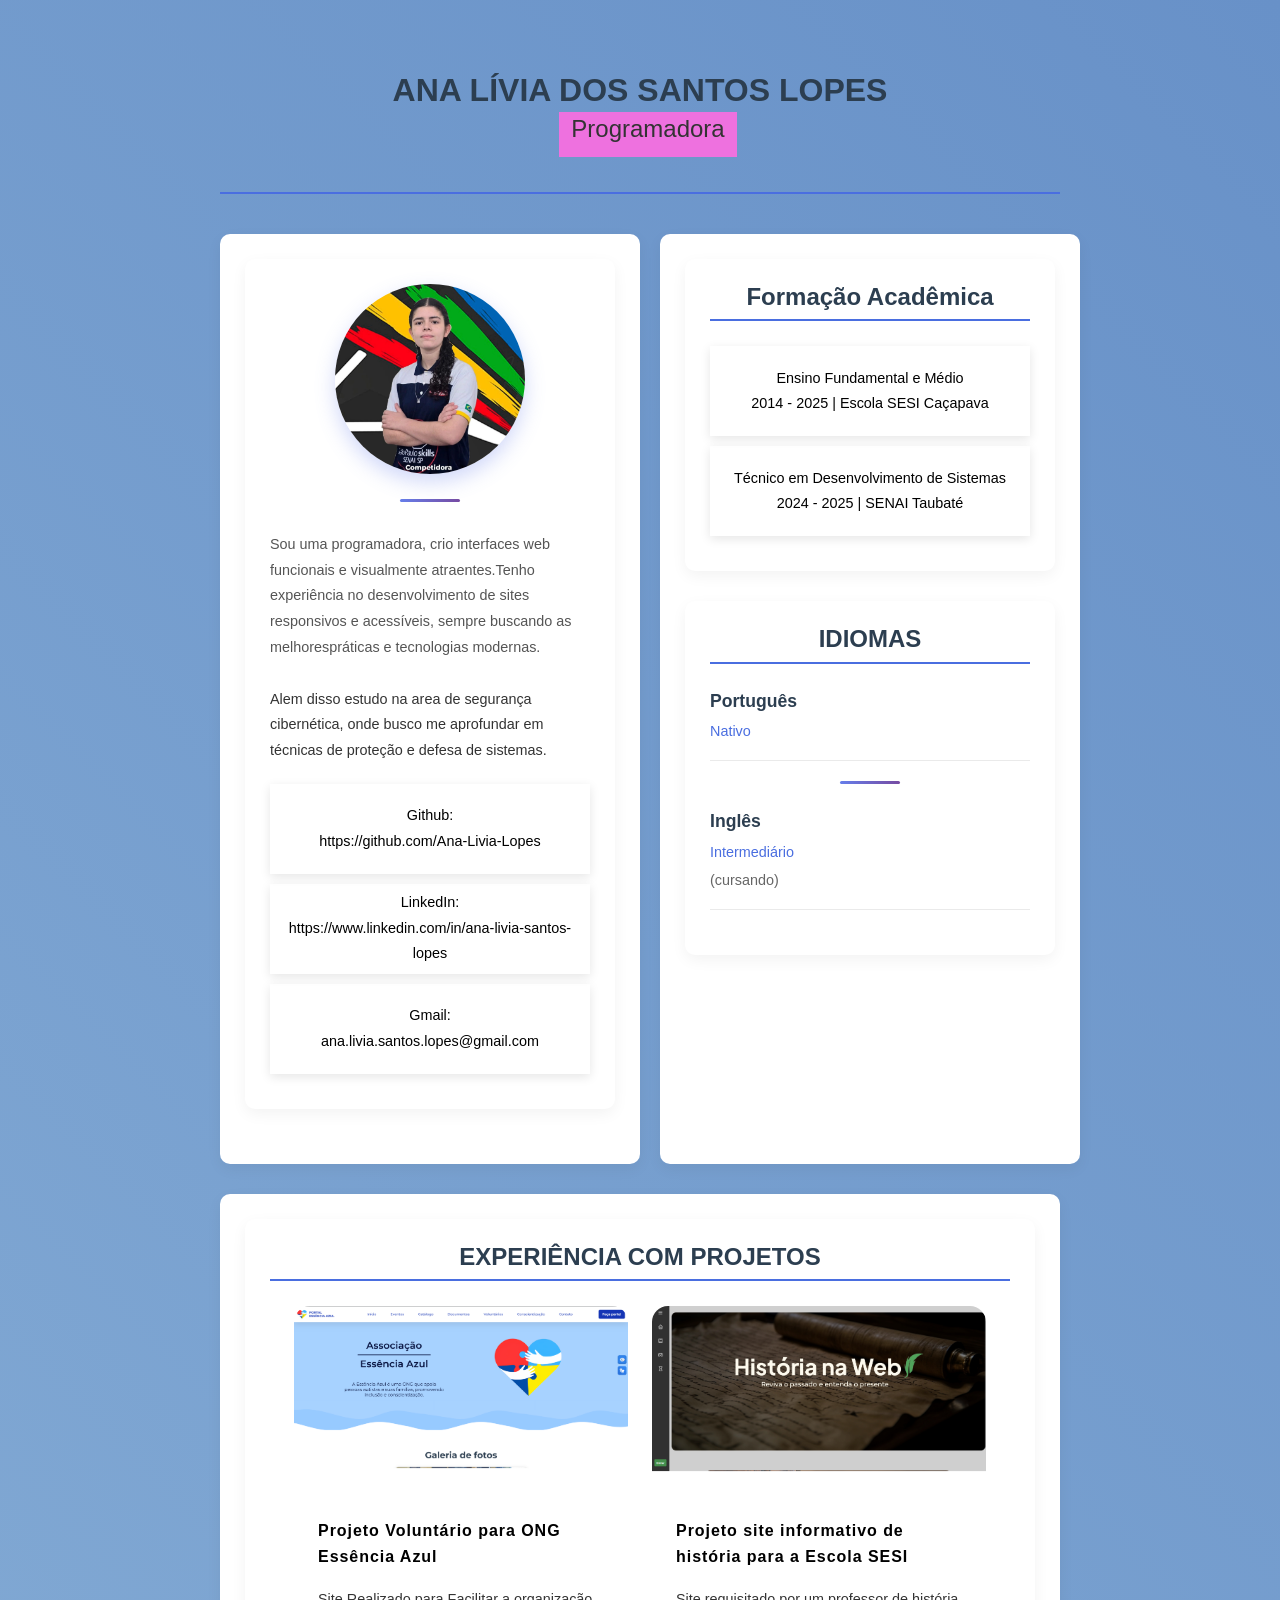
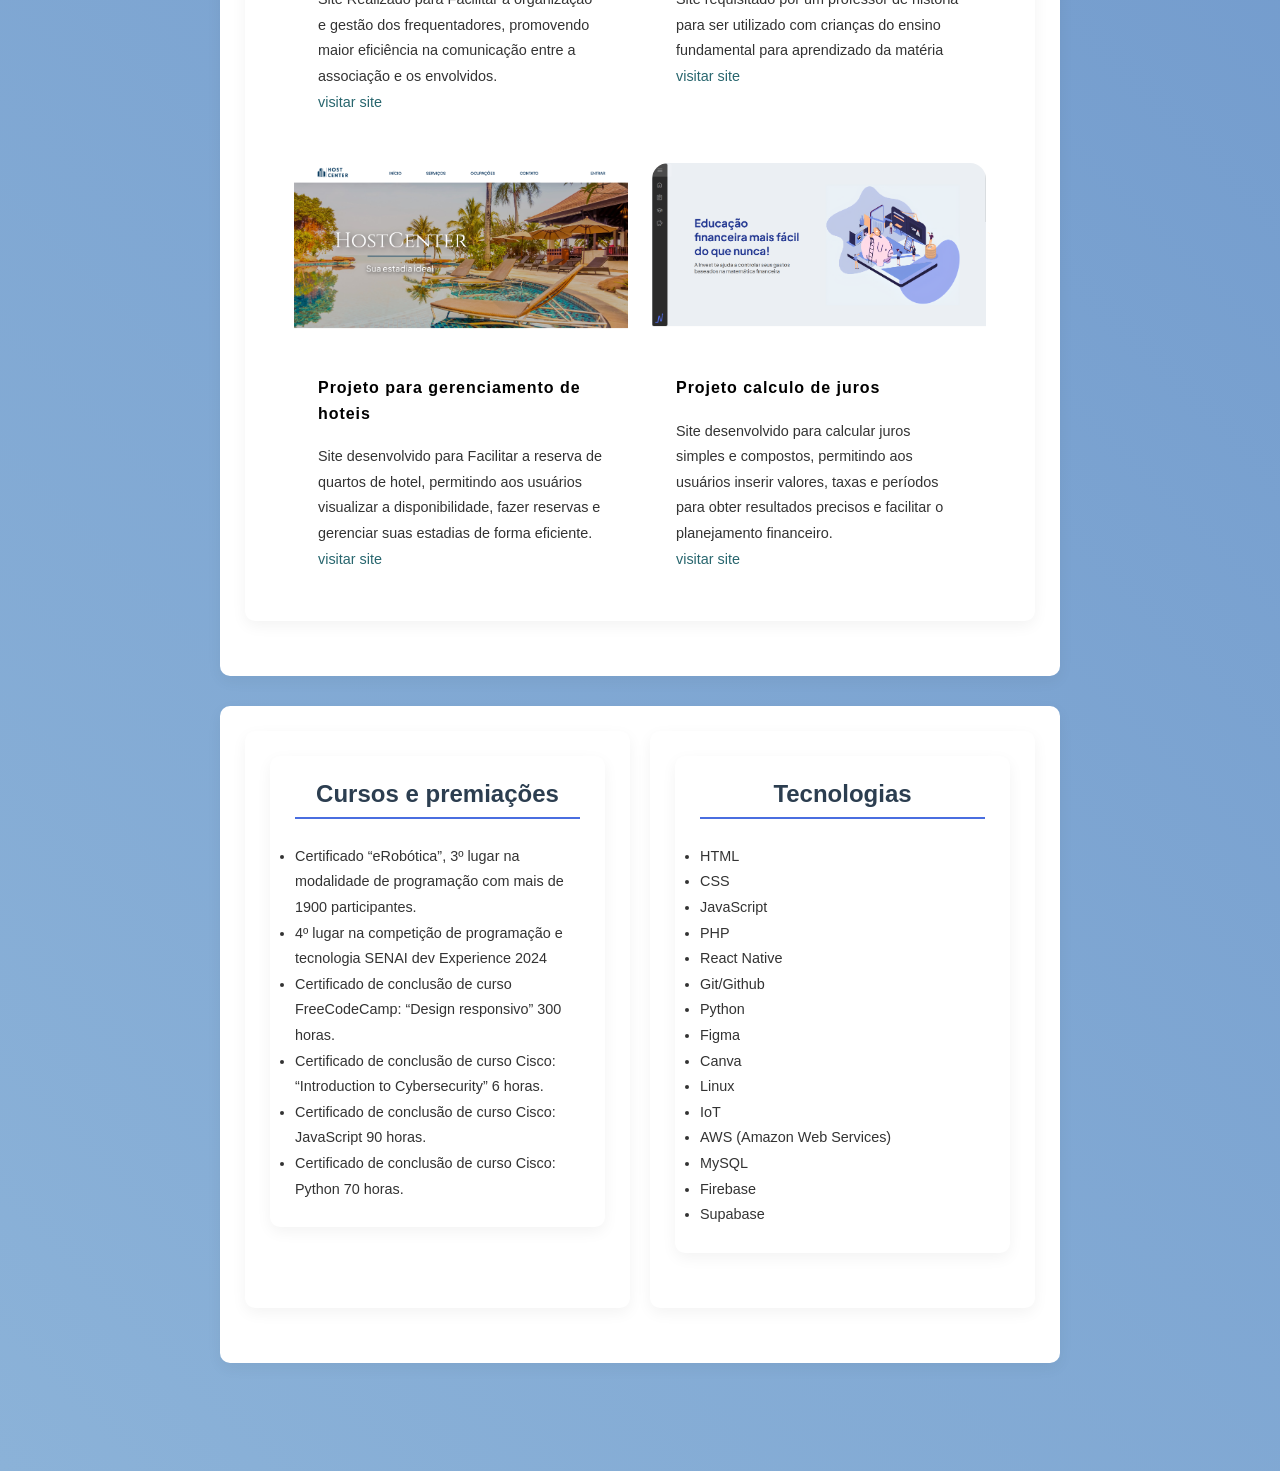
==== index.html @ 82fdad2f "commit1" ====
<!DOCTYPE html>
<html lang="pt-BR">

<head>
    <meta charset="UTF-8">
    <meta name="viewport" content="width=device-width, initial-scale=1.0">
    <title>Currículo - Ana Lívia dos Santos Lopes</title>
    <link rel="stylesheet" href="style.css">
</head>

<body>
    
    <div class="container">

        <div class="cabecalho">
            <h1 class="nome">ANA LÍVIA DOS SANTOS LOPES</h1>
            <div class="animação">
                <section class="animation">
                    <div class="first">
                        <div>Programadora</div>
                    </div>
                    <div class="second">
                        <div>Penetration Tester</div>
                    </div>
                    <div class="third">
                        <div>Analista de SOC</div>
                    </div>
                </section>
            </div>
        </div>



        <div class="info">
            <div class="secao-perfil">
                <div class="secao">
                    <div class="secao">
                        <img class="avatar" src="./img/img.png" alt="">


                        <div class="divisor"></div>

                        <p class="descricao">
                        <p class="sobre-mim">
                            Sou uma programadora, crio interfaces web funcionais e visualmente
                            atraentes.Tenho experiência no desenvolvimento de sites responsivos e acessíveis, sempre
                            buscando as
                            melhorespráticas e tecnologias modernas.
                        </p> <br>

                        <p>
                            Alem disso estudo na area de segurança cibernética, onde busco
                            me aprofundar em técnicas de proteção e defesa de sistemas.
                        </p>
                        </p>

                        <div class="contato">
                            <a href="https://github.com/Ana-Livia-Lopes" target="_blank" class="icone">Github: <br>
                                https://github.com/Ana-Livia-Lopes</a>
                            <a href="https://www.linkedin.com/in/ana-livia-santos-lopes" target="_blank"
                                class="icone">LinkedIn: <br> https://www.linkedin.com/in/ana-livia-santos-lopes</a>
                            <a href="mailto:ana.livia.santos.lopes@gmail.com" target="_blank" class="icone">Gmail:
                                <br>ana.livia.santos.lopes@gmail.com</a>
                        </div>
                    </div>
                </div>
            </div>
            <div class="secao">

                <div class="secao">
                    <h2 class="titulo-secao">Formação Acadêmica</h2>
                    <p class="sobre-mim">
                    <div class="contato">
                        <div class="icone" style="cursor: default;">Ensino Fundamental e Médio <br> 2014 - 2025 | Escola
                            SESI Caçapava</div>
                        <div class="icone" style="cursor: default;">Técnico em Desenvolvimento de Sistemas <br> 2024 -
                            2025 | SENAI Taubaté</div>
                    </div>
                </div>
                <div class="secao-idiomas">
                    <h2 class="titulo-secao">IDIOMAS</h2>

                    <ul class="lista-idiomas">
                        <li class="item-idioma">
                            <div class="idioma">Português</div>
                            <div class="nivel">Nativo</div>
                        </li>

                        <div class="divisor"></div>

                        <li class="item-idioma">
                            <div class="idioma">Inglês</div>
                            <div class="nivel">Intermediário</div>
                            <div class="observacao">(cursando)</div>
                        </li>
                    </ul>
                </div>
            </div>
        </div>
       
        <div class="secao">
            <div class="secao">
                <h2 class="titulo-secao">EXPERIÊNCIA COM PROJETOS</h2>
                <section class="articles">
                    <article>
                        <div class="article-wrapper">
                            <figure>
                                <img src="./img/projeto1.png" alt="" />
                            </figure>
                            <div class="article-body">
                                <h2>Projeto Voluntário para ONG Essência Azul</h2>
                                <p>
                                    Site Realizado para Facilitar a organização e gestão dos frequentadores, promovendo maior eficiência na comunicação entre a associação e os envolvidos.
                                </p>
                                <a href="https://essenciaazul.onrender.com/" class="read-more">
                                    visitar site <span class="sr-only">about this is some title</span>
                                    <svg xmlns="http://www.w3.org/2000/svg" class="icon" viewBox="0 0 20 20"
                                        fill="currentColor">
                                        <path fill-rule="evenodd"
                                            d="M12.293 5.293a1 1 0 011.414 0l4 4a1 1 0 010 1.414l-4 4a1 1 0 01-1.414-1.414L14.586 11H3a1 1 0 110-2h11.586l-2.293-2.293a1 1 0 010-1.414z"
                                            clip-rule="evenodd" />
                                    </svg>
                                </a>
                            </div>
                        </div>
                    </article>
                    <article>

                        <div class="article-wrapper">
                            <figure>
                                <img src="./img/projeto2.png" alt="" />
                            </figure>
                            <div class="article-body">
                                <h2>Projeto site informativo de história para a Escola SESI</h2>
                                <p>
                                    Site requisitado por um professor de história para ser utilizado com crianças do ensino fundamental para aprendizado da matéria
                                </p>
                                <a href="https://github.com/Ana-Livia-Lopes/WebHistory" class="read-more">
                                    visitar site <span class="sr-only">about this is some title</span>
                                    <svg xmlns="http://www.w3.org/2000/svg" class="icon" viewBox="0 0 20 20"
                                        fill="currentColor">
                                        <path fill-rule="evenodd"
                                            d="M12.293 5.293a1 1 0 011.414 0l4 4a1 1 0 010 1.414l-4 4a1 1 0 01-1.414-1.414L14.586 11H3a1 1 0 110-2h11.586l-2.293-2.293a1 1 0 010-1.414z"
                                            clip-rule="evenodd" />
                                    </svg>
                                </a>
                            </div>
                        </div>
                    </article>
                    <article>
                        <div class="article-wrapper">
                            <figure>
                                <img src="./img/projeto3.png" alt="" />
                            </figure>
                            <div class="article-body">
                                <h2>Projeto para gerenciamento de hoteis</h2>
                                <p>
                                    Site desenvolvido para Facilitar a reserva de quartos de hotel, permitindo aos usuários
                                    visualizar a disponibilidade, fazer reservas e gerenciar suas estadias de forma eficiente.
                                </p>
                                <a href="https://essenciaazul.onrender.com/" class="read-more">
                                    visitar site <span class="sr-only">about this is some title</span>
                                    <svg xmlns="http://www.w3.org/2000/svg" class="icon" viewBox="0 0 20 20"
                                        fill="currentColor">
                                        <path fill-rule="evenodd"
                                            d="M12.293 5.293a1 1 0 011.414 0l4 4a1 1 0 010 1.414l-4 4a1 1 0 01-1.414-1.414L14.586 11H3a1 1 0 110-2h11.586l-2.293-2.293a1 1 0 010-1.414z"
                                            clip-rule="evenodd" />
                                    </svg>
                                </a>
                            </div>
                        </div>
                    </article>
                    <article>

                        <div class="article-wrapper">
                            <figure>
                                <img src="./img/projeto4.png" alt="" />
                            </figure>
                            <div class="article-body">
                                <h2>Projeto calculo de juros</h2>
                                <p>
                                    Site desenvolvido para calcular juros simples e compostos, permitindo aos usuários inserir valores, taxas e períodos para obter resultados precisos e facilitar o planejamento financeiro.
                                </p>
                                <a href="https://github.com/Ana-Livia-Lopes/WebHistory" class="read-more">
                                    visitar site <span class="sr-only">about this is some title</span>
                                    <svg xmlns="http://www.w3.org/2000/svg" class="icon" viewBox="0 0 20 20"
                                        fill="currentColor">
                                        <path fill-rule="evenodd"
                                            d="M12.293 5.293a1 1 0 011.414 0l4 4a1 1 0 010 1.414l-4 4a1 1 0 01-1.414-1.414L14.586 11H3a1 1 0 110-2h11.586l-2.293-2.293a1 1 0 010-1.414z"
                                            clip-rule="evenodd" />
                                    </svg>
                                </a>
                            </div>
                        </div>
                    </article>
                </section>
            </div>
        </div>
        <div class="secao">

            <div class="info">
                <div class="secao">
                    <div class="secao">
                        <h2 class="titulo-secao">Cursos e premiações</h2>
                        <p class="sobre-mim">
                        <ul>
                            <li>Certificado “eRobótica”, 3º lugar na modalidade de programação com mais de 1900
                                participantes.</li>
                            <li>4º lugar na competição de programação e tecnologia SENAI dev Experience 2024</li>
                            <li>Certificado de conclusão de curso FreeCodeCamp: “Design responsivo” 300 horas.</li>
                            <li>Certificado de conclusão de curso Cisco: “Introduction to Cybersecurity” 6 horas.</li>
                            <li>Certificado de conclusão de curso Cisco: JavaScript 90 horas.</li>
                            <li>Certificado de conclusão de curso Cisco: Python 70 horas.</li>
                        </ul>
                        </p>
                    </div>
                </div>


                <div class="secao">
                    <div class="secao">
                        <h2 class="titulo-secao">Tecnologias</h2>
                        <p class="sobre-mim">
                        <ul>
                            <li>HTML</li>
                            <li>CSS</li>
                            <li>JavaScript</li>
                            <li>PHP</li>
                            <li>React Native</li>
                            <li>Git/Github</li>
                            <li>Python</li>
                            <li>Figma</li>
                            <li>Canva</li>
                            <li>Linux</li>
                            <li>IoT</li>
                            <li>AWS (Amazon Web Services)</li>
                            <li>MySQL</li>
                            <li>Firebase</li>
                            <li>Supabase</li>
                        </ul>
                        </p>
                    </div>
                </div>

            </div>

</body>

</html>
---- style.css ----
* {
    margin: 0;
    padding: 0;
    box-sizing: border-box;
    font-family: 'Segoe UI', Tahoma, Geneva, Verdana, sans-serif;
}

body {
    background-color: #f5f7fa;
    color: #333;
    line-height: 1.6;
}

.container {
    max-width: 900px;
    margin: 0 auto;
    padding: 30px;

}

.info {
    display: grid;
    grid-template-columns: 2fr 2fr;
    gap: 20px;
}

.cabecalho {
    text-align: center;
    margin-bottom: 40px;
    padding-bottom: 30px;
    border-bottom: 2px solid #4a6ee0;
}

.nome {
    font-size: 2.5rem;
    color: #2c3e50;
    margin-bottom: 5px;
}

.profissao {
    font-size: 1.5rem;
    color: #4a6ee0;
    font-weight: 500;
}

.secao {
    background-color: white;
    border-radius: 10px;
    padding: 25px;
    margin-bottom: 30px;
    box-shadow: 0 5px 15px rgba(0, 0, 0, 0.05);
}

.titulo-secao {
    color: #2c3e50;
    font-size: 1.5rem;
    margin-bottom: 20px;
    padding-bottom: 10px;
    border-bottom: 1px solid #eaeaea;
}

.projeto {
    margin-bottom: 25px;
}

.titulo-projeto {
    font-size: 1.2rem;
    color: #2c3e50;
    margin-bottom: 5px;
}

#visitar {
    background-color: #4a6ee0;
    color: white;
    border: none;
    padding: 8px 12px;
    border-radius: 5px;
    cursor: pointer;
    font-size: 1rem;
    transition: background-color 0.3s ease;
    margin-top: 10px;
}

.ano-empresa {
    display: flex;
    justify-content: space-between;
    margin-bottom: 10px;
    color: #4a6ee0;
    font-weight: 500;
}

.descricao-projeto {
    color: #555;
}

.sobre-mim {
    color: #555;
    line-height: 1.8;
}

.secao-idiomas {
    background-color: white;
    border-radius: 10px;
    padding: 25px;
    max-width: 600px;
    margin: 0 auto;
    box-shadow: 0 5px 15px rgba(0, 0, 0, 0.05);
}

.titulo-secao {
    color: #2c3e50;
    font-size: 1.5rem;
    margin-bottom: 25px;
    text-align: center;
    padding-bottom: 10px;
    border-bottom: 2px solid #4a6ee0;
}

.lista-idiomas {
    list-style: none;
}

.item-idioma {
    margin-bottom: 20px;
    padding-bottom: 15px;
    border-bottom: 1px solid #eaeaea;
}

.idioma {
    font-weight: bold;
    color: #2c3e50;
    font-size: 1.1rem;
    margin-bottom: 5px;
}

.nivel {
    color: #4a6ee0;
    font-weight: 500;
}

.observacao {
    color: #666;
    font-size: 0.9rem;
    margin-top: 3px;
}

.divisor {
    height: 1px;
    background-color: #eaeaea;
    margin: 15px 0;
}

.card:hover {
    transform: translateY(-5px);
}

.avatar {
    width: 190px;
    height: 190px;
    border-radius: 50%;
    margin: 0 auto 25px;
    display: flex;
    align-items: center;
    justify-content: center;
    color: white;
    font-size: 2.5rem;
    font-weight: bold;
    box-shadow: 0 8px 20px rgba(102, 126, 234, 0.3);
}

.nome {
    font-size: 2rem;
    color: #2c3e50;
    margin-bottom: 8px;
    font-weight: 600;
}

.cargo {
    font-size: 1.3rem;
    color: #667eea;
    font-weight: 500;
    margin-bottom: 25px;
    letter-spacing: 1px;
}

.divisor {
    width: 60px;
    height: 3px;
    background: linear-gradient(to right, #667eea, #764ba2);
    margin: 0 auto 25px;
    border-radius: 2px;
}

.descricao {
    color: #666;
    line-height: 1.6;
    margin-bottom: 30px;
}

.contato {
    display: block;
    text-align: center;
    margin-top: 20px;
}

.icone {
    width: 320px;
    height: 90px;
    padding: 8px;
    display: flex;
    align-items: center;
    justify-content: center;
    color: #667eea;
    text-decoration: none;
    transition: all 0.3s ease;
    box-shadow: 0 3px 10px rgba(0, 0, 0, 0.1);
    margin-bottom: 10px;
    color: black;
}

.icone:hover {
    background: #667eea;
    color: white;
    transform: translateY(-3px);
}

@media (max-width: 480px) {
    .card {
        padding: 30px 25px;
    }

    .nome {
        font-size: 1.8rem;
    }

    .cargo {
        font-size: 1.1rem;
    }

    .info {
        display: grid;
        grid-template-columns: 1fr;
        gap: 20px;
    }
}

@media (max-width: 768px) {
    .container {
        padding: 15px;
    }

    .nome {
        font-size: 2rem;
    }

    .profissao {
        font-size: 1.2rem;
    }

    .secao {
        padding: 15px;
    }
}

.anaLivia p {
    text-shadow: 0 0 7px rgba(255, 255, 255, .3), 0 0 3px rgba(255, 255, 255, .3);
}

.anaLivia {
    color: #000000;
    font-size: 2.26rem;
    height: 20vh;
    display: flex;
    font-family: "Space Grotesk", sans-serif;
    align-items: center;
    justify-content: center;
}

.animation {
    height: 50px;
    overflow: hidden;
    margin-left: 1rem;
}

.animation>div>div {
    padding: 0.25rem 0.75rem;
    height: 2.81rem;
    margin-bottom: 2.81rem;
    display: inline-block;
}

.animation div:first-child {
    animation: text-animation 6s infinite;
}

.first div {
    background-color: #ee71df;
    font-size: 1.5rem;
    font-weight: 500;
}

.second div {
    background-color: #CD921E;
    font-size: 1.5rem;
    font-weight: 500;
}

.third div {
    background-color: #cc448b;
    font-size: 1.5rem;
    font-weight: 500;
}

@keyframes text-animation {
    0% {
        margin-top: 0;
    }

    10% {
        margin-top: 0;
    }

    20% {
        margin-top: -3.62rem;
    }

    30% {
        margin-top: -3.62rem;
    }

    40% {
        margin-top: -8.64rem;
    }

    60% {
        margin-top: -8.64rem;
    }

    70% {
        margin-top: -3.62rem;
    }

    80% {
        margin-top: -3.62rem;
    }

    90% {
        margin-top: 0;
    }

    100% {
        margin-top: 0;
    }
}





article {
  --img-scale: 1.001;
  --title-color: black;
  --link-icon-translate: -20px;
  --link-icon-opacity: 0;
  position: relative;
  border-radius: 16px;
  box-shadow: none;
  background: #fff;
  transform-origin: center;
  transition: all 0.4s ease-in-out;
  overflow: hidden;
}

article a::after {
  position: absolute;
  inset-block: 0;
  inset-inline: 0;
  cursor: pointer;
  content: "";
}

/* basic article elements styling */
article h2 {
  margin: 0 0 18px 0;

  font-size: 1.0rem;
  letter-spacing: 0.06em;
  color: var(--title-color);
  transition: color 0.3s ease-out;
}

figure {
  margin: 0;
  padding: 0;
  aspect-ratio: 16 / 9;
  overflow: hidden;
}

article img {
  max-width: 100%;
  transform-origin: center;
  transform: scale(var(--img-scale));
  transition: transform 0.4s ease-in-out;
}

.article-body {
  padding: 24px;
}

article a {
  display: inline-flex;
  align-items: center;
  text-decoration: none;
  color: #28666e;
}

article a:focus {
  outline: 1px dotted #28666e;
}

article a .icon {
  min-width: 24px;
  width: 24px;
  height: 24px;
  margin-left: 5px;
  transform: translateX(var(--link-icon-translate));
  opacity: var(--link-icon-opacity);
  transition: all 0.3s;
}

article:has(:hover, :focus) {
  --img-scale: 1.1;
  --title-color: #28666e;
  --link-icon-translate: 0;
  --link-icon-opacity: 1;
  box-shadow: rgba(0, 0, 0, 0.16) 0px 10px 36px 0px, rgba(0, 0, 0, 0.06) 0px 0px 0px 1px;
}


*,
*::before,
*::after {
  box-sizing: border-box;
}

body {
  margin: 0;
  padding: 48px 0;

  font-size: 0.9rem;
  line-height: 1.6rem;
  background-image: linear-gradient(45deg, #8bb2d8, #6891c8);
  min-height: 100vh;
}

.articles {
  display: grid;
  max-width: 1200px;
  margin-inline: auto;
  padding-inline: 24px;
  grid-template-columns: repeat(auto-fill, minmax(320px, 1fr));
  gap: 24px;
}

@media screen and (max-width: 960px) {
  article {
    container: card/inline-size;
  }
  .article-body p {
    display: none;
  }
}

@container card (min-width: 380px) {
  .article-wrapper {
    display: grid;
    grid-template-columns: 100px 1fr;
    gap: 16px;
  }
  .article-body {
    padding-left: 0;
  }
  figure {
    width: 100%;
    height: 100%;
    overflow: hidden;
  }
  figure img {
    height: 100%;
    aspect-ratio: 1;
    object-fit: cover;
  }
}

.sr-only:not(:focus):not(:active) {
  clip: rect(0 0 0 0); 
  clip-path: inset(50%);
  height: 1px;
  overflow: hidden;
  position: absolute;
  white-space: nowrap; 
  width: 1px;
}
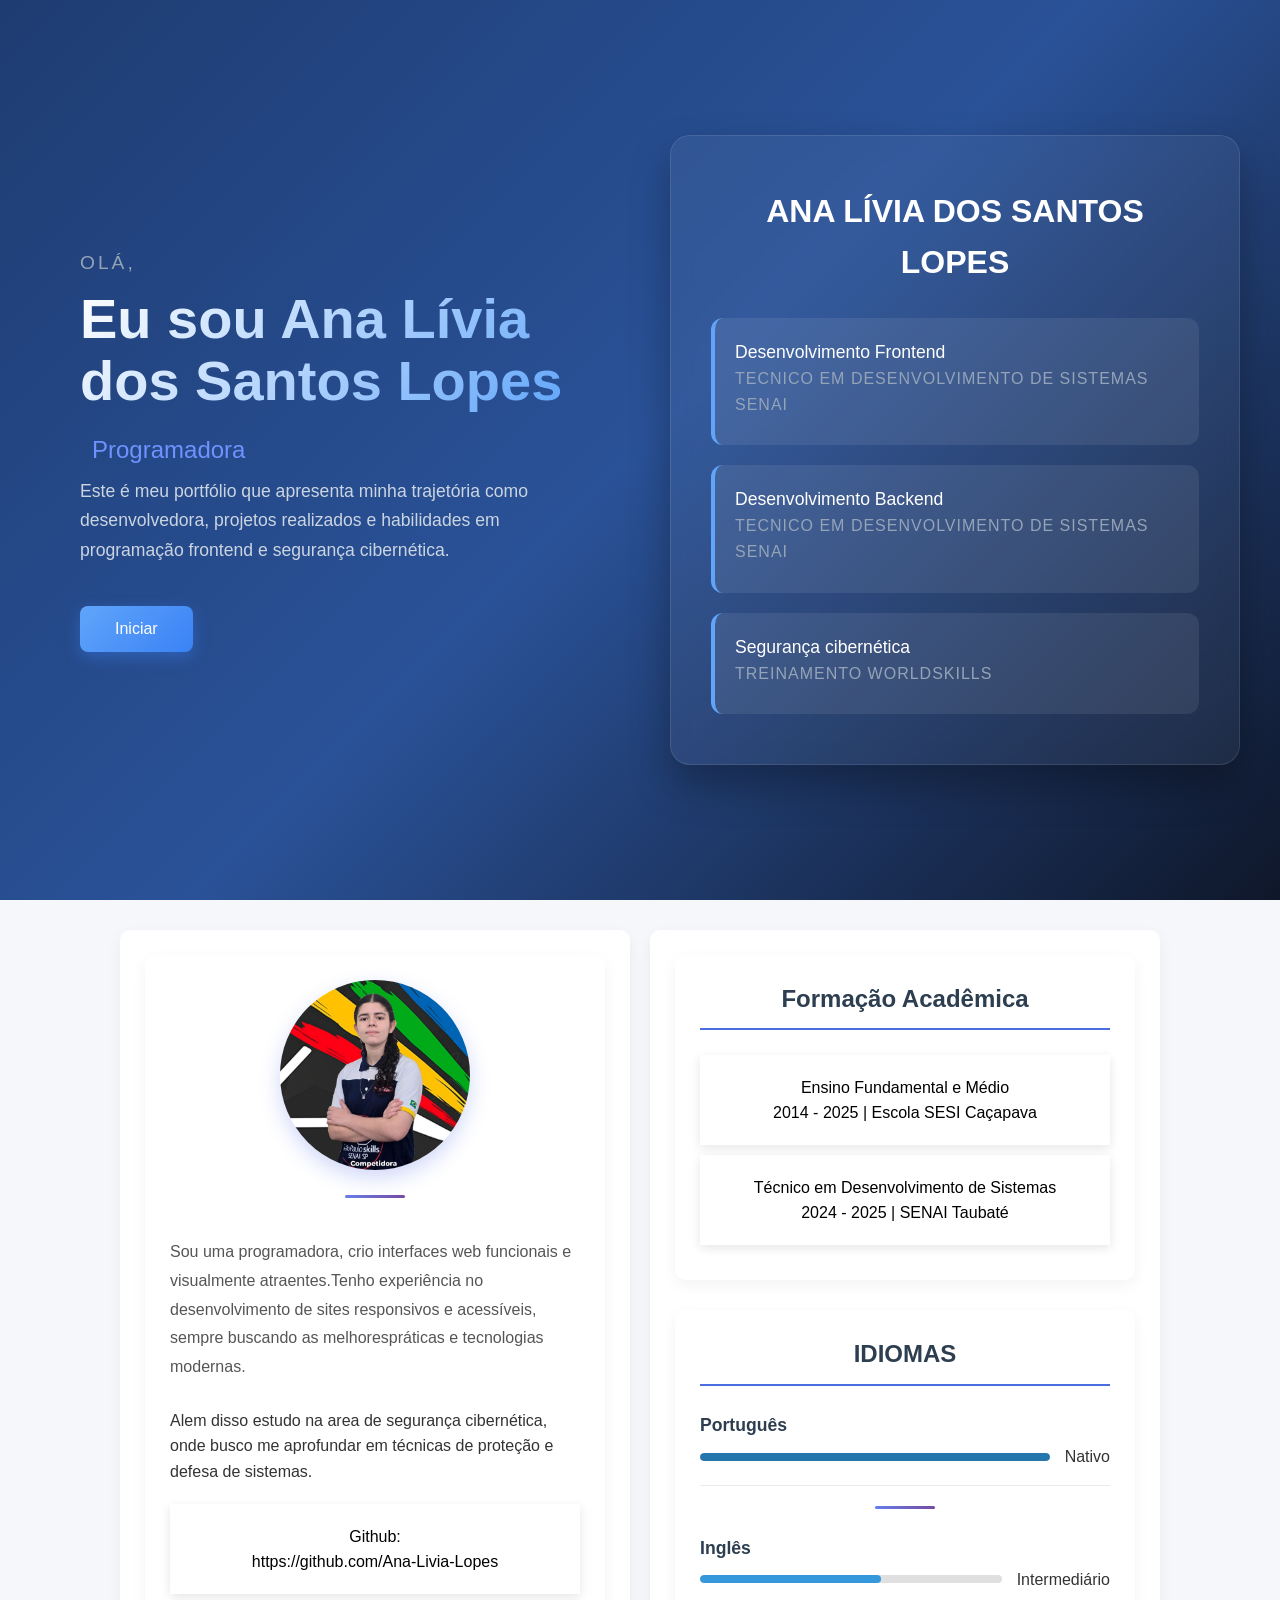
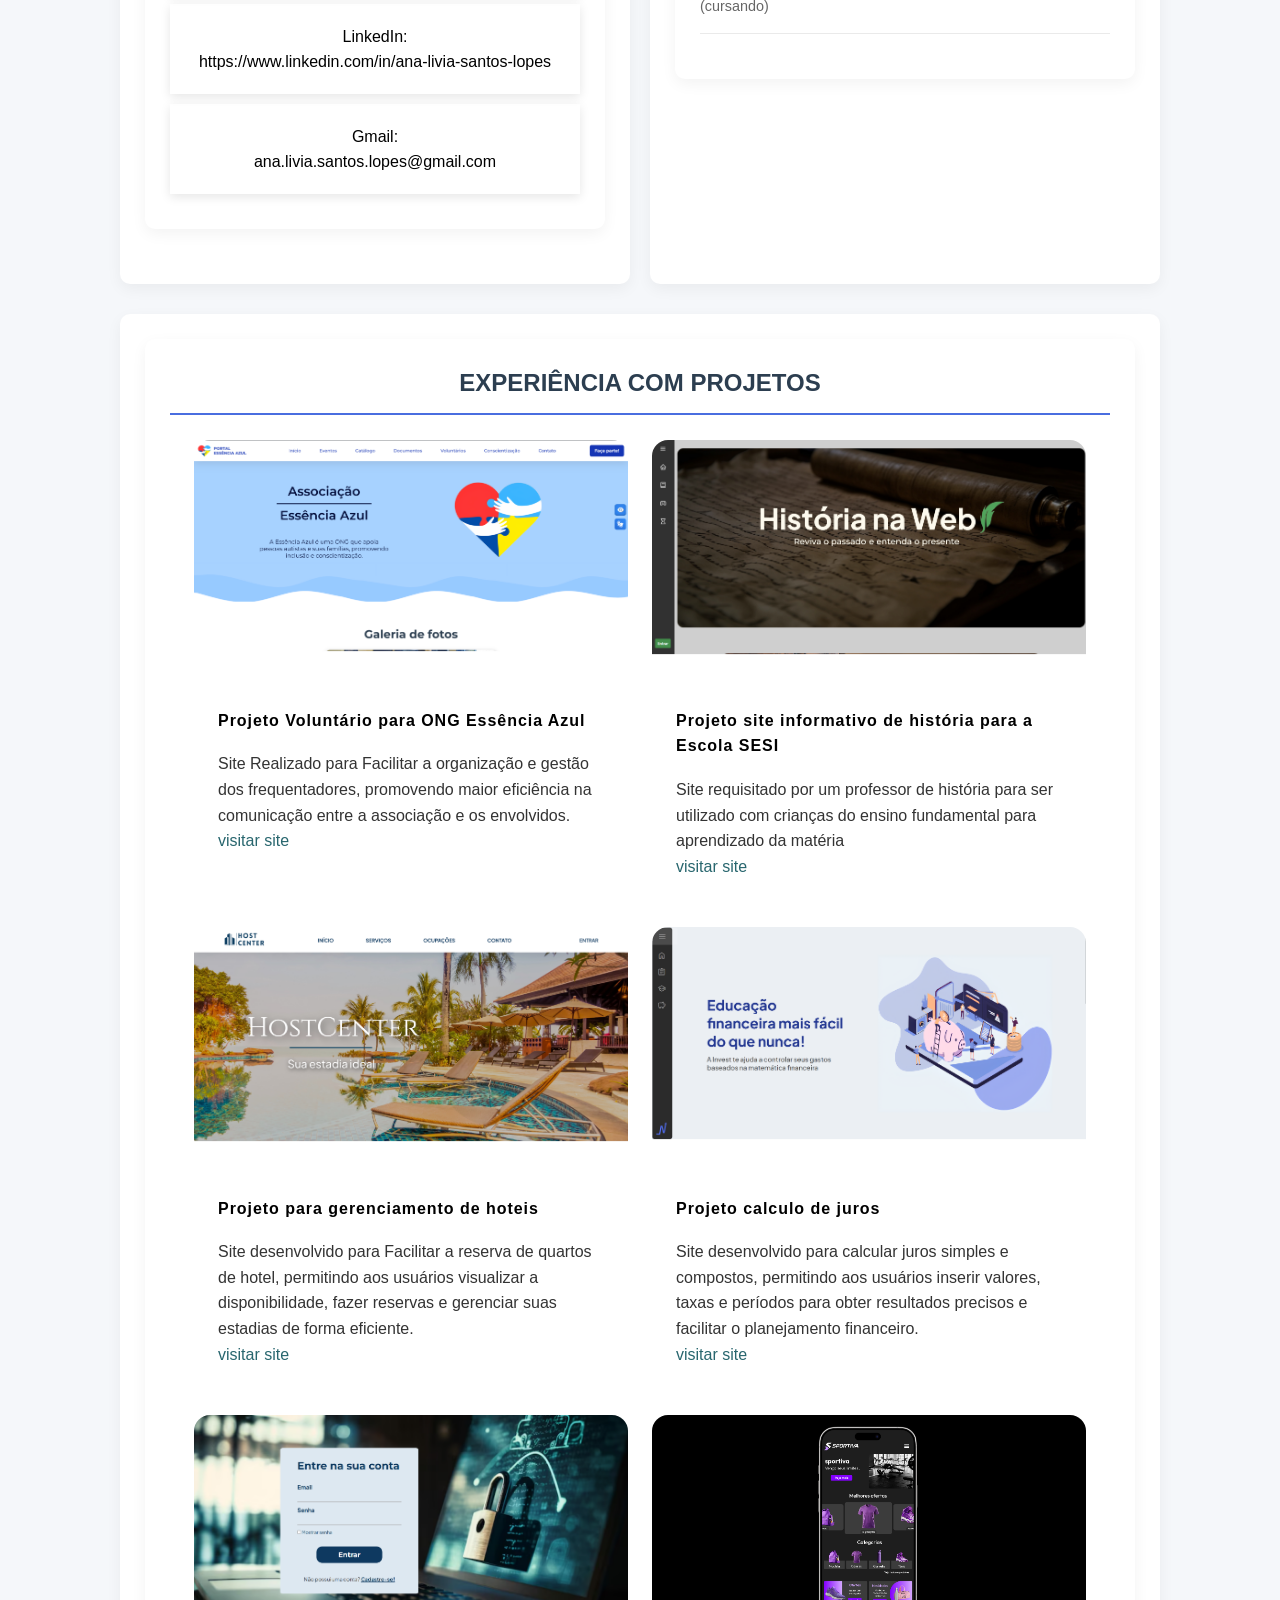
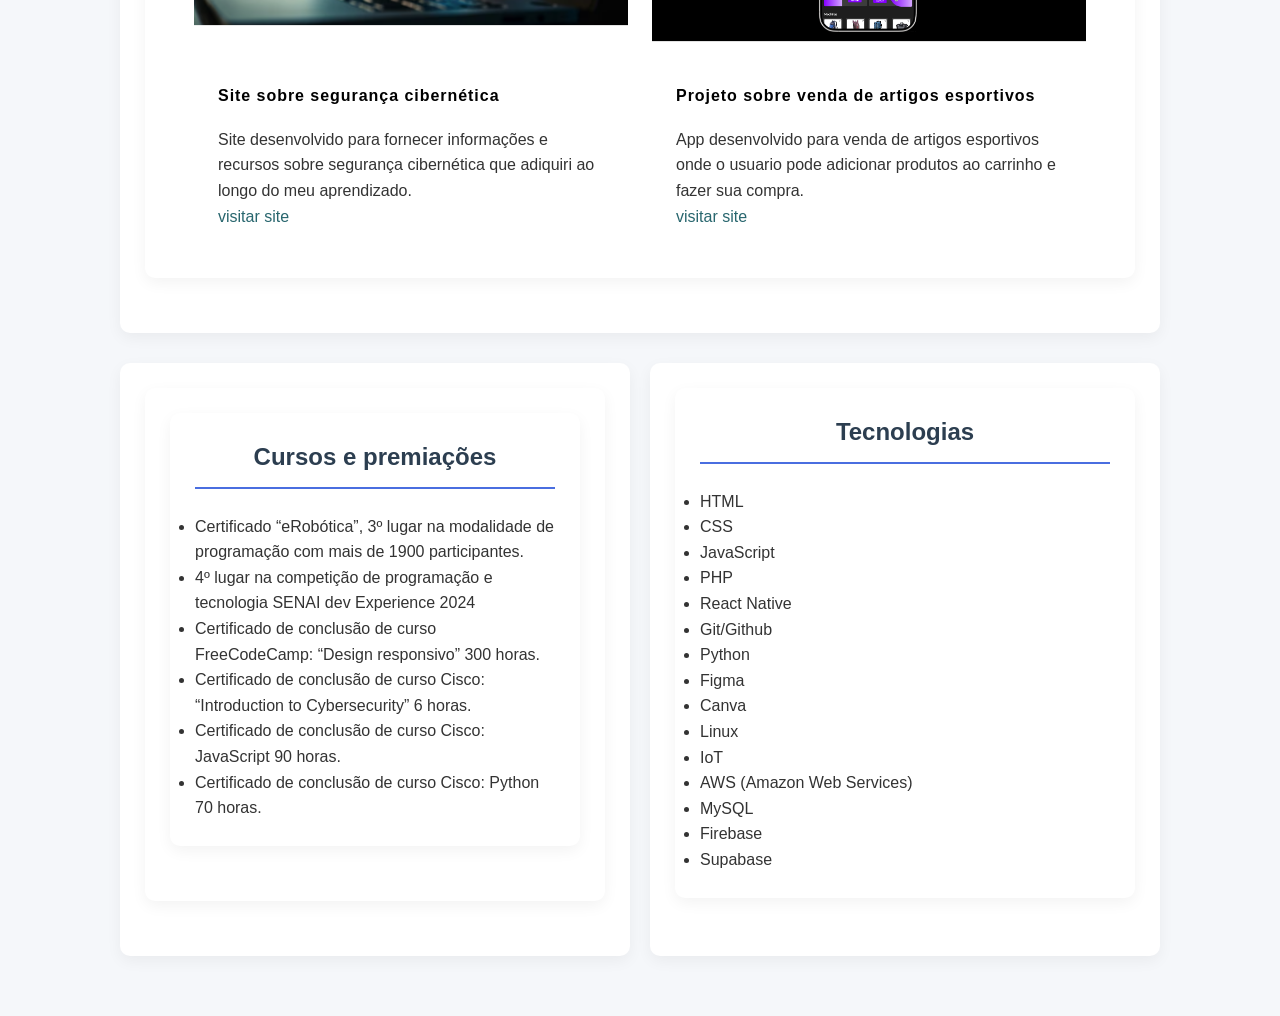
==== commit fe6b61c9: "a" ====
--- a/index.html
+++ b/index.html
@@ -9,12 +9,13 @@
 </head>
 
 <body>
-    
-    <div class="container">
-
-        <div class="cabecalho">
-            <h1 class="nome">ANA LÍVIA DOS SANTOS LOPES</h1>
-            <div class="animação">
+    <div class="banner-completo">
+
+
+        <div class="banner-container">
+            <div class="banner-esquerda">
+                <div class="saudacao">olá,</div>
+                <h1 class="nome-principal">Eu sou Ana Lívia dos Santos Lopes <span class="destaque"></span></h1>
                 <section class="animation">
                     <div class="first">
                         <div>Programadora</div>
@@ -26,16 +27,44 @@
                         <div>Analista de SOC</div>
                     </div>
                 </section>
+
+                <p class="descricao">
+                    Este é meu portfólio que apresenta minha trajetória como desenvolvedora, projetos realizados e
+                    habilidades em programação frontend e segurança cibernética.
+                </p>
+
+                <button class="botao-contato" onclick="location.href='#avatar'">Iniciar</button>
+            </div>
+
+            <div class="banner-direita">
+                <div class="nome-completo">ANA LÍVIA DOS SANTOS LOPES</div>
+
+                <div class="info-rapida">
+                    <div class="info-item">
+                        <div class="info-conteudo">Desenvolvimento Frontend</div>
+                        <div class="info-titulo">Tecnico em Desenvolvimento de sistemas SENAI</div>
+                    </div>
+
+                    <div class="info-item">
+                        <div class="info-conteudo">Desenvolvimento Backend</div>
+                        <div class="info-titulo">Tecnico em Desenvolvimento de sistemas SENAI</div>
+                    </div>
+
+                    <div class="info-item">
+                        <div class="info-conteudo">Segurança cibernética</div>
+                        <div class="info-titulo">Treinamento Worldskills</div>
+                    </div>
+                </div>
             </div>
         </div>
-
-
+    </div>
+    <div class="container">
 
         <div class="info">
             <div class="secao-perfil">
                 <div class="secao">
                     <div class="secao">
-                        <img class="avatar" src="./img/img.png" alt="">
+                        <img id="avatar" src="./img/img.png" alt="">
 
 
                         <div class="divisor"></div>
@@ -83,21 +112,35 @@
                     <ul class="lista-idiomas">
                         <li class="item-idioma">
                             <div class="idioma">Português</div>
-                            <div class="nivel">Nativo</div>
+                            <div class="idioma-item">
+                                <div class="nivel-container">
+                                    <div class="barra-progresso">
+                                        <div class="progresso progresso-portugues"></div>
+                                    </div>
+                                    <span class="nivel-texto">Nativo</span>
+                                </div>
+                            </div>
                         </li>
 
                         <div class="divisor"></div>
 
                         <li class="item-idioma">
                             <div class="idioma">Inglês</div>
-                            <div class="nivel">Intermediário</div>
-                            <div class="observacao">(cursando)</div>
+                            <div class="idioma-item">
+                                <div class="nivel-container">
+                                    <div class="barra-progresso">
+                                        <div class="progresso progresso-ingles"></div>
+                                    </div>
+                                    <span class="nivel-texto">Intermediário</span>
+                                </div>
+                                <div class="observacao">(cursando)</div>
+                            </div>
                         </li>
                     </ul>
                 </div>
             </div>
         </div>
-       
+
         <div class="secao">
             <div class="secao">
                 <h2 class="titulo-secao">EXPERIÊNCIA COM PROJETOS</h2>
@@ -110,7 +153,8 @@
                             <div class="article-body">
                                 <h2>Projeto Voluntário para ONG Essência Azul</h2>
                                 <p>
-                                    Site Realizado para Facilitar a organização e gestão dos frequentadores, promovendo maior eficiência na comunicação entre a associação e os envolvidos.
+                                    Site Realizado para Facilitar a organização e gestão dos frequentadores, promovendo
+                                    maior eficiência na comunicação entre a associação e os envolvidos.
                                 </p>
                                 <a href="https://essenciaazul.onrender.com/" class="read-more">
                                     visitar site <span class="sr-only">about this is some title</span>
@@ -133,7 +177,8 @@
                             <div class="article-body">
                                 <h2>Projeto site informativo de história para a Escola SESI</h2>
                                 <p>
-                                    Site requisitado por um professor de história para ser utilizado com crianças do ensino fundamental para aprendizado da matéria
+                                    Site requisitado por um professor de história para ser utilizado com crianças do
+                                    ensino fundamental para aprendizado da matéria
                                 </p>
                                 <a href="https://github.com/Ana-Livia-Lopes/WebHistory" class="read-more">
                                     visitar site <span class="sr-only">about this is some title</span>
@@ -155,8 +200,10 @@
                             <div class="article-body">
                                 <h2>Projeto para gerenciamento de hoteis</h2>
                                 <p>
-                                    Site desenvolvido para Facilitar a reserva de quartos de hotel, permitindo aos usuários
-                                    visualizar a disponibilidade, fazer reservas e gerenciar suas estadias de forma eficiente.
+                                    Site desenvolvido para Facilitar a reserva de quartos de hotel, permitindo aos
+                                    usuários
+                                    visualizar a disponibilidade, fazer reservas e gerenciar suas estadias de forma
+                                    eficiente.
                                 </p>
                                 <a href="https://essenciaazul.onrender.com/" class="read-more">
                                     visitar site <span class="sr-only">about this is some title</span>
@@ -179,7 +226,9 @@
                             <div class="article-body">
                                 <h2>Projeto calculo de juros</h2>
                                 <p>
-                                    Site desenvolvido para calcular juros simples e compostos, permitindo aos usuários inserir valores, taxas e períodos para obter resultados precisos e facilitar o planejamento financeiro.
+                                    Site desenvolvido para calcular juros simples e compostos, permitindo aos usuários
+                                    inserir valores, taxas e períodos para obter resultados precisos e facilitar o
+                                    planejamento financeiro.
                                 </p>
                                 <a href="https://github.com/Ana-Livia-Lopes/WebHistory" class="read-more">
                                     visitar site <span class="sr-only">about this is some title</span>
@@ -193,12 +242,58 @@
                             </div>
                         </div>
                     </article>
+                    <article>
+                        <div class="article-wrapper">
+                            <figure>
+                                <img src="./img/projeto5.png" alt="" />
+                            </figure>
+                            <div class="article-body">
+                                <h2>Site sobre segurança cibernética</h2>
+                                <p>
+                                    Site desenvolvido para fornecer informações e recursos sobre segurança cibernética
+                                    que adiquiri ao longo do meu aprendizado.
+                                </p>
+                                <a href="https://github.com/Ana-Livia-Lopes/cybersecurity-website" class="read-more">
+                                    visitar site <span class="sr-only">about this is some title</span>
+                                    <svg xmlns="http://www.w3.org/2000/svg" class="icon" viewBox="0 0 20 20"
+                                        fill="currentColor">
+                                        <path fill-rule="evenodd"
+                                            d="M12.293 5.293a1 1 0 011.414 0l4 4a1 1 0 010 1.414l-4 4a1 1 0 01-1.414-1.414L14.586 11H3a1 1 0 110-2h11.586l-2.293-2.293a1 1 0 010-1.414z"
+                                            clip-rule="evenodd" />
+                                    </svg>
+                                </a>
+                            </div>
+                        </div>
+                    </article>
+                    <article>
+                        <div class="article-wrapper">
+                            <figure>
+                                <img src="./img/projeto6.png" alt="" />
+                            </figure>
+                            <div class="article-body">
+                                <h2>Projeto sobre venda de artigos esportivos</h2>
+                                <p>
+                                    App desenvolvido para venda de artigos esportivos onde o usuario pode adicionar
+                                    produtos ao carrinho e fazer sua compra.
+                                </p>
+                                <a href="https://github.com/Lucas-Balderrama/app_syncro_smartweb" class="read-more">
+                                    visitar site <span class="sr-only">about this is some title</span>
+                                    <svg xmlns="http://www.w3.org/2000/svg" class="icon" viewBox="0 0 20 20"
+                                        fill="currentColor">
+                                        <path fill-rule="evenodd"
+                                            d="M12.293 5.293a1 1 0 011.414 0l4 4a1 1 0 010 1.414l-4 4a1 1 0 01-1.414-1.414L14.586 11H3a1 1 0 110-2h11.586l-2.293-2.293a1 1 0 010-1.414z"
+                                            clip-rule="evenodd" />
+                                    </svg>
+                                </a>
+                            </div>
+                        </div>
+                    </article>
                 </section>
             </div>
         </div>
-        <div class="secao">
-
-            <div class="info">
+
+        <div class="info">
+            <div class="secao">
                 <div class="secao">
                     <div class="secao">
                         <h2 class="titulo-secao">Cursos e premiações</h2>
@@ -215,34 +310,34 @@
                         </p>
                     </div>
                 </div>
-
-
+            </div>
+
+            <div class="secao">
                 <div class="secao">
-                    <div class="secao">
-                        <h2 class="titulo-secao">Tecnologias</h2>
-                        <p class="sobre-mim">
-                        <ul>
-                            <li>HTML</li>
-                            <li>CSS</li>
-                            <li>JavaScript</li>
-                            <li>PHP</li>
-                            <li>React Native</li>
-                            <li>Git/Github</li>
-                            <li>Python</li>
-                            <li>Figma</li>
-                            <li>Canva</li>
-                            <li>Linux</li>
-                            <li>IoT</li>
-                            <li>AWS (Amazon Web Services)</li>
-                            <li>MySQL</li>
-                            <li>Firebase</li>
-                            <li>Supabase</li>
-                        </ul>
-                        </p>
-                    </div>
-                </div>
-
-            </div>
+                    <h2 class="titulo-secao">Tecnologias</h2>
+                    <p class="sobre-mim">
+                    <ul>
+                        <li>HTML</li>
+                        <li>CSS</li>
+                        <li>JavaScript</li>
+                        <li>PHP</li>
+                        <li>React Native</li>
+                        <li>Git/Github</li>
+                        <li>Python</li>
+                        <li>Figma</li>
+                        <li>Canva</li>
+                        <li>Linux</li>
+                        <li>IoT</li>
+                        <li>AWS (Amazon Web Services)</li>
+                        <li>MySQL</li>
+                        <li>Firebase</li>
+                        <li>Supabase</li>
+                    </ul>
+                    </p>
+                </div>
+            </div>
+
+        </div>
 
 </body>
 
--- a/style.css
+++ b/style.css
@@ -12,7 +12,7 @@
 }
 
 .container {
-    max-width: 900px;
+    max-width: 1100px;
     margin: 0 auto;
     padding: 30px;
 
@@ -24,12 +24,7 @@
     gap: 20px;
 }
 
-.cabecalho {
-    text-align: center;
-    margin-bottom: 40px;
-    padding-bottom: 30px;
-    border-bottom: 2px solid #4a6ee0;
-}
+
 
 .nome {
     font-size: 2.5rem;
@@ -137,6 +132,47 @@
     color: #4a6ee0;
     font-weight: 500;
 }
+.idiomas-container {
+            background: white;
+            border-radius: 15px;
+            padding: 30px;
+            box-shadow: 0 5px 20px rgba(0,0,0,0.1);
+            max-width: 400px;
+            width: 100%;
+        }
+        
+       
+        
+        .nivel-container {
+            display: flex;
+            align-items: center;
+            gap: 15px;
+        }
+        
+        .barra-progresso {
+            flex: 1;
+            height: 8px;
+            background: #e0e0e0;
+            border-radius: 10px;
+            overflow: hidden;
+        }
+        
+        .progresso {
+            height: 100%;
+            border-radius: 10px;
+            transition: width 0.5s ease;
+        }
+        
+        .progresso-portugues {
+            width: 100%;
+            background: #2576ac;
+        }
+        
+        .progresso-ingles {
+            width: 60%;
+            background: #3498db;
+        }
+        
 
 .observacao {
     color: #666;
@@ -154,7 +190,7 @@
     transform: translateY(-5px);
 }
 
-.avatar {
+#avatar {
     width: 190px;
     height: 190px;
     border-radius: 50%;
@@ -204,7 +240,7 @@
 }
 
 .icone {
-    width: 320px;
+    width: 410px;
     height: 90px;
     padding: 8px;
     display: flex;
@@ -242,6 +278,10 @@
         grid-template-columns: 1fr;
         gap: 20px;
     }
+    .icone {
+    width: 310px;
+    height: 90px;
+}
 }
 
 @media (max-width: 768px) {
@@ -279,7 +319,6 @@
 .animation {
     height: 50px;
     overflow: hidden;
-    margin-left: 1rem;
 }
 
 .animation>div>div {
@@ -294,20 +333,26 @@
 }
 
 .first div {
-    background-color: #ee71df;
-    font-size: 1.5rem;
+    font-size: 1.5rem;
+    font-weight: 500;
+    font-size: 1.5rem;
+    color: #7092ff;
     font-weight: 500;
 }
 
 .second div {
-    background-color: #CD921E;
-    font-size: 1.5rem;
+    font-size: 1.5rem;
+    font-weight: 500;
+    font-size: 1.5rem;
+    color: #7092ff;
     font-weight: 500;
 }
 
 .third div {
-    background-color: #cc448b;
-    font-size: 1.5rem;
+    font-size: 1.5rem;
+    font-weight: 500;
+    font-size: 1.5rem;
+    color: #7092ff;
     font-weight: 500;
 }
 
@@ -315,35 +360,27 @@
     0% {
         margin-top: 0;
     }
-
     10% {
         margin-top: 0;
     }
-
     20% {
-        margin-top: -3.62rem;
-    }
-
+        margin-top: -4.62rem;
+    }
     30% {
-        margin-top: -3.62rem;
-    }
-
+        margin-top: -4.62rem;
+    }
     40% {
-        margin-top: -8.64rem;
-    }
-
+        margin-top: -9.64rem;
+    }
     60% {
-        margin-top: -8.64rem;
-    }
-
+        margin-top: -9.64rem;
+    }
     70% {
-        margin-top: -3.62rem;
-    }
-
+        margin-top: -4.62rem;
+    }
     80% {
-        margin-top: -3.62rem;
-    }
-
+        margin-top: -4.62rem;
+    }
     90% {
         margin-top: 0;
     }
@@ -443,15 +480,7 @@
   box-sizing: border-box;
 }
 
-body {
-  margin: 0;
-  padding: 48px 0;
-
-  font-size: 0.9rem;
-  line-height: 1.6rem;
-  background-image: linear-gradient(45deg, #8bb2d8, #6891c8);
-  min-height: 100vh;
-}
+
 
 .articles {
   display: grid;
@@ -500,4 +529,181 @@
   position: absolute;
   white-space: nowrap; 
   width: 1px;
-}+}
+
+
+
+
+
+
+
+
+
+.banner-completo {
+            width: 100%;
+            min-height: 100vh;
+            background: linear-gradient(135deg, #1e3c72 0%, #2a5298 50%, #0f172a 100%);
+            display: flex;
+            align-items: center;
+            justify-content: center;
+            padding: 40px 20px;
+            position: relative;
+            overflow: hidden;
+        }
+        
+        .banner-container {
+            max-width: 1200px;
+            width: 100%;
+            display: grid;
+            grid-template-columns: 1fr 1fr;
+            gap: 60px;
+            align-items: center;
+        }
+        
+        .banner-esquerda {
+            padding: 40px;
+        }
+        
+        .saudacao {
+            font-size: 1.2rem;
+            color: #94a3b8;
+            margin-bottom: 10px;
+            font-weight: 300;
+            letter-spacing: 3px;
+            text-transform: uppercase;
+        }
+        
+        .nome-principal {
+            font-size: 3.5rem;
+            font-weight: 700;
+            margin-bottom: 15px;
+            background: linear-gradient(135deg, #ffffff, #60a5fa);
+            -webkit-background-clip: text;
+            -webkit-text-fill-color: transparent;
+            background-clip: text;
+            line-height: 1.1;
+        }
+        
+        .profissao {
+            font-size: 1.8rem;
+            color: #60a5fa;
+            font-weight: 500;
+            margin-bottom: 30px;
+            letter-spacing: 1px;
+        }
+        
+        .descricao {
+            color: #cbd5e1;
+            font-size: 1.1rem;
+            line-height: 1.7;
+            margin-bottom: 40px;
+            max-width: 500px;
+        }
+        
+        .destaque {
+            color: #fbbf24;
+            font-weight: 600;
+        }
+        
+        .banner-direita {
+            background: rgba(255, 255, 255, 0.05);
+            backdrop-filter: blur(10px);
+            border-radius: 20px;
+            padding: 50px 40px;
+            border: 1px solid rgba(255, 255, 255, 0.1);
+            box-shadow: 0 20px 40px rgba(0, 0, 0, 0.3);
+        }
+        
+        .nome-completo {
+            font-size: 2rem;
+            font-weight: 600;
+            margin-bottom: 30px;
+            color: white;
+            text-align: center;
+        }
+        
+        .info-rapida {
+            display: grid;
+            gap: 20px;
+        }
+        
+        .info-item {
+            background: rgba(255, 255, 255, 0.08);
+            padding: 20px;
+            border-radius: 12px;
+            border-left: 4px solid #60a5fa;
+        }
+        
+        .info-titulo {
+            font-size: 1rem;
+            color: #94a3b8;
+            margin-bottom: 8px;
+            text-transform: uppercase;
+            letter-spacing: 1px;
+        }
+        
+        .info-conteudo {
+            font-size: 1.1rem;
+            color: white;
+            font-weight: 500;
+        }
+
+        
+        .botao-contato {
+            display: inline-block;
+            padding: 14px 35px;
+            background: linear-gradient(135deg, #60a5fa, #3b82f6);
+            color: white;
+            text-decoration: none;
+            border-radius: 8px;
+            font-weight: 500;
+            transition: all 0.3s ease;
+            box-shadow: 0 5px 15px rgba(59, 130, 246, 0.4);
+            border: none;
+            cursor: pointer;
+            font-size: 1rem;
+        }
+        
+        .botao-contato:hover {
+            transform: translateY(-2px);
+            box-shadow: 0 8px 25px rgba(59, 130, 246, 0.6);
+            background: linear-gradient(135deg, #3b82f6, #60a5fa);
+        }
+        
+        @media (max-width: 968px) {
+            .banner-container {
+                grid-template-columns: 1fr;
+                gap: 40px;
+                text-align: center;
+            }
+            
+            .banner-esquerda {
+                padding: 20px;
+            }
+            
+            .nome-principal {
+                font-size: 2.8rem;
+            }
+            
+            .profissao {
+                font-size: 1.5rem;
+            }
+        }
+        
+        @media (max-width: 480px) {
+            .nome-principal {
+                font-size: 2.2rem;
+            }
+            
+            .profissao {
+                font-size: 1.3rem;
+            }
+            
+            .saudacao {
+                font-size: 1rem;
+            }
+            
+            .banner-direita {
+                padding: 30px 20px;
+            }
+        }
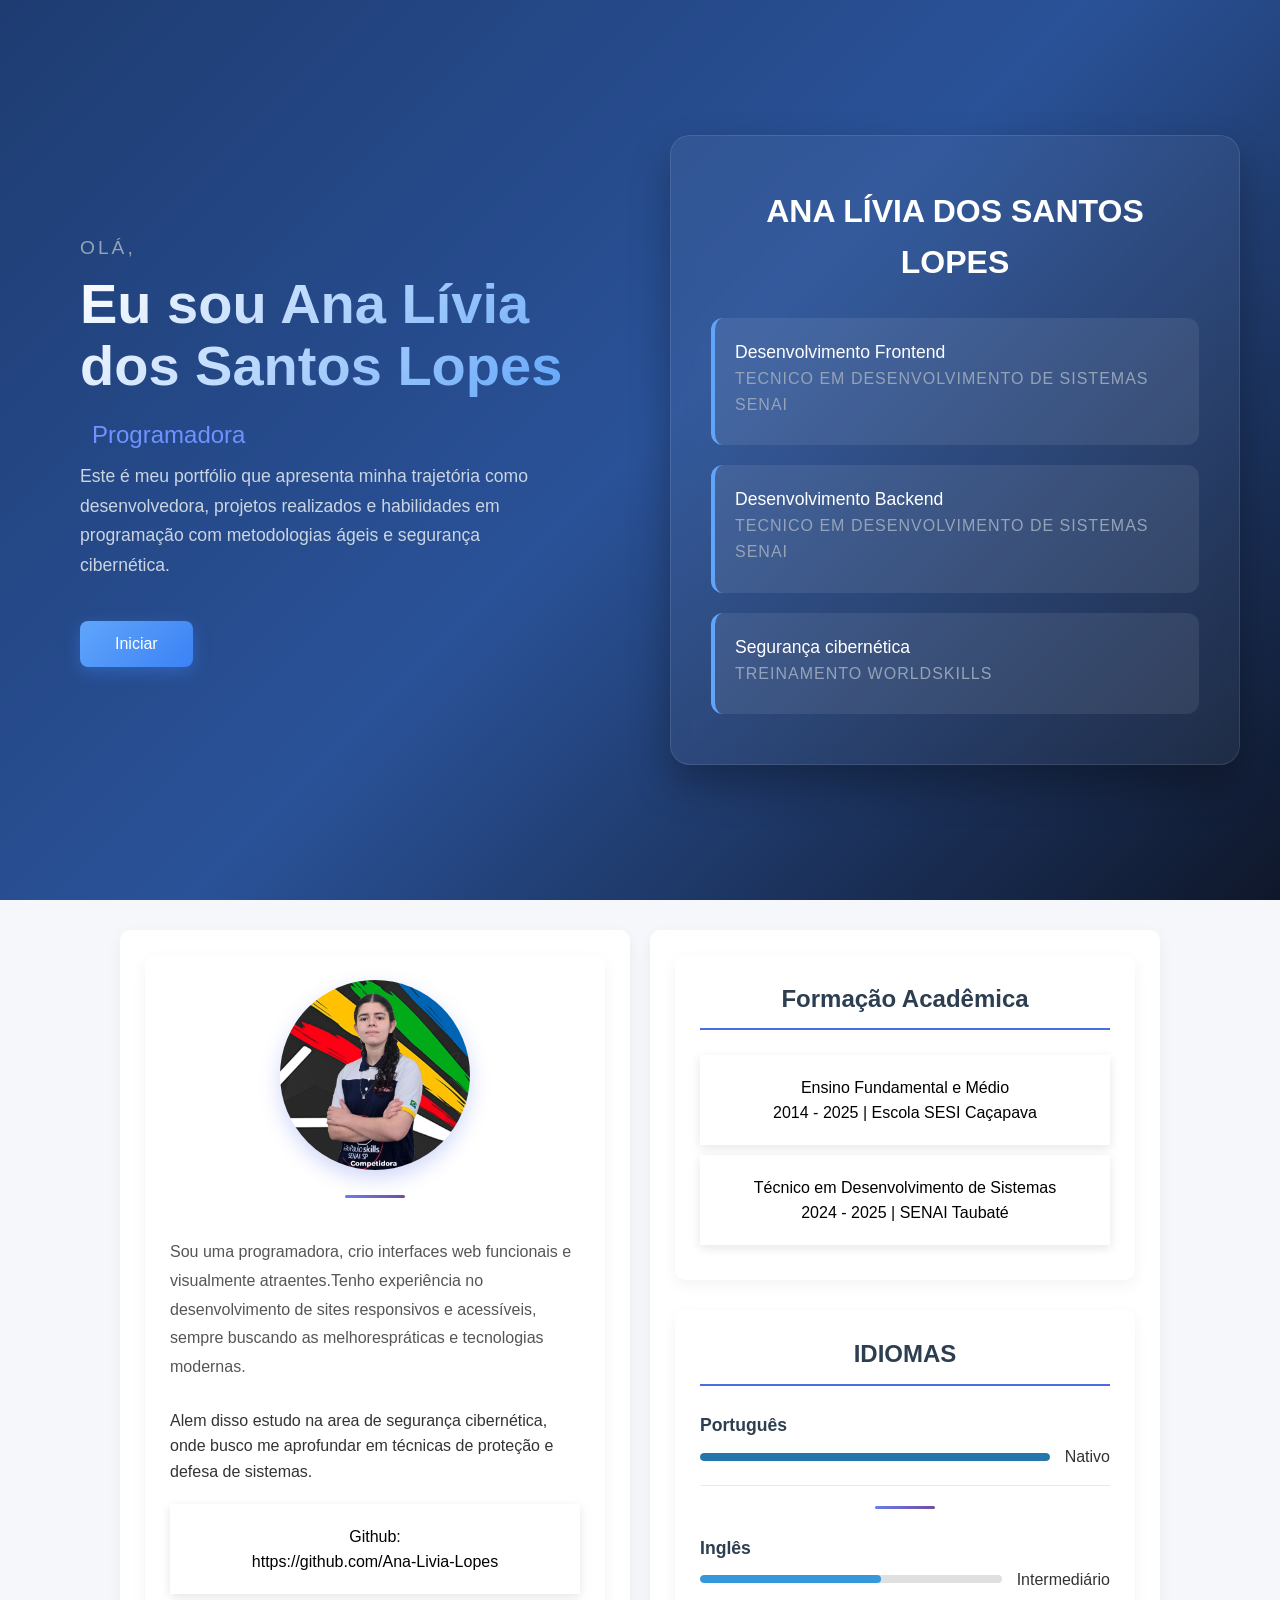
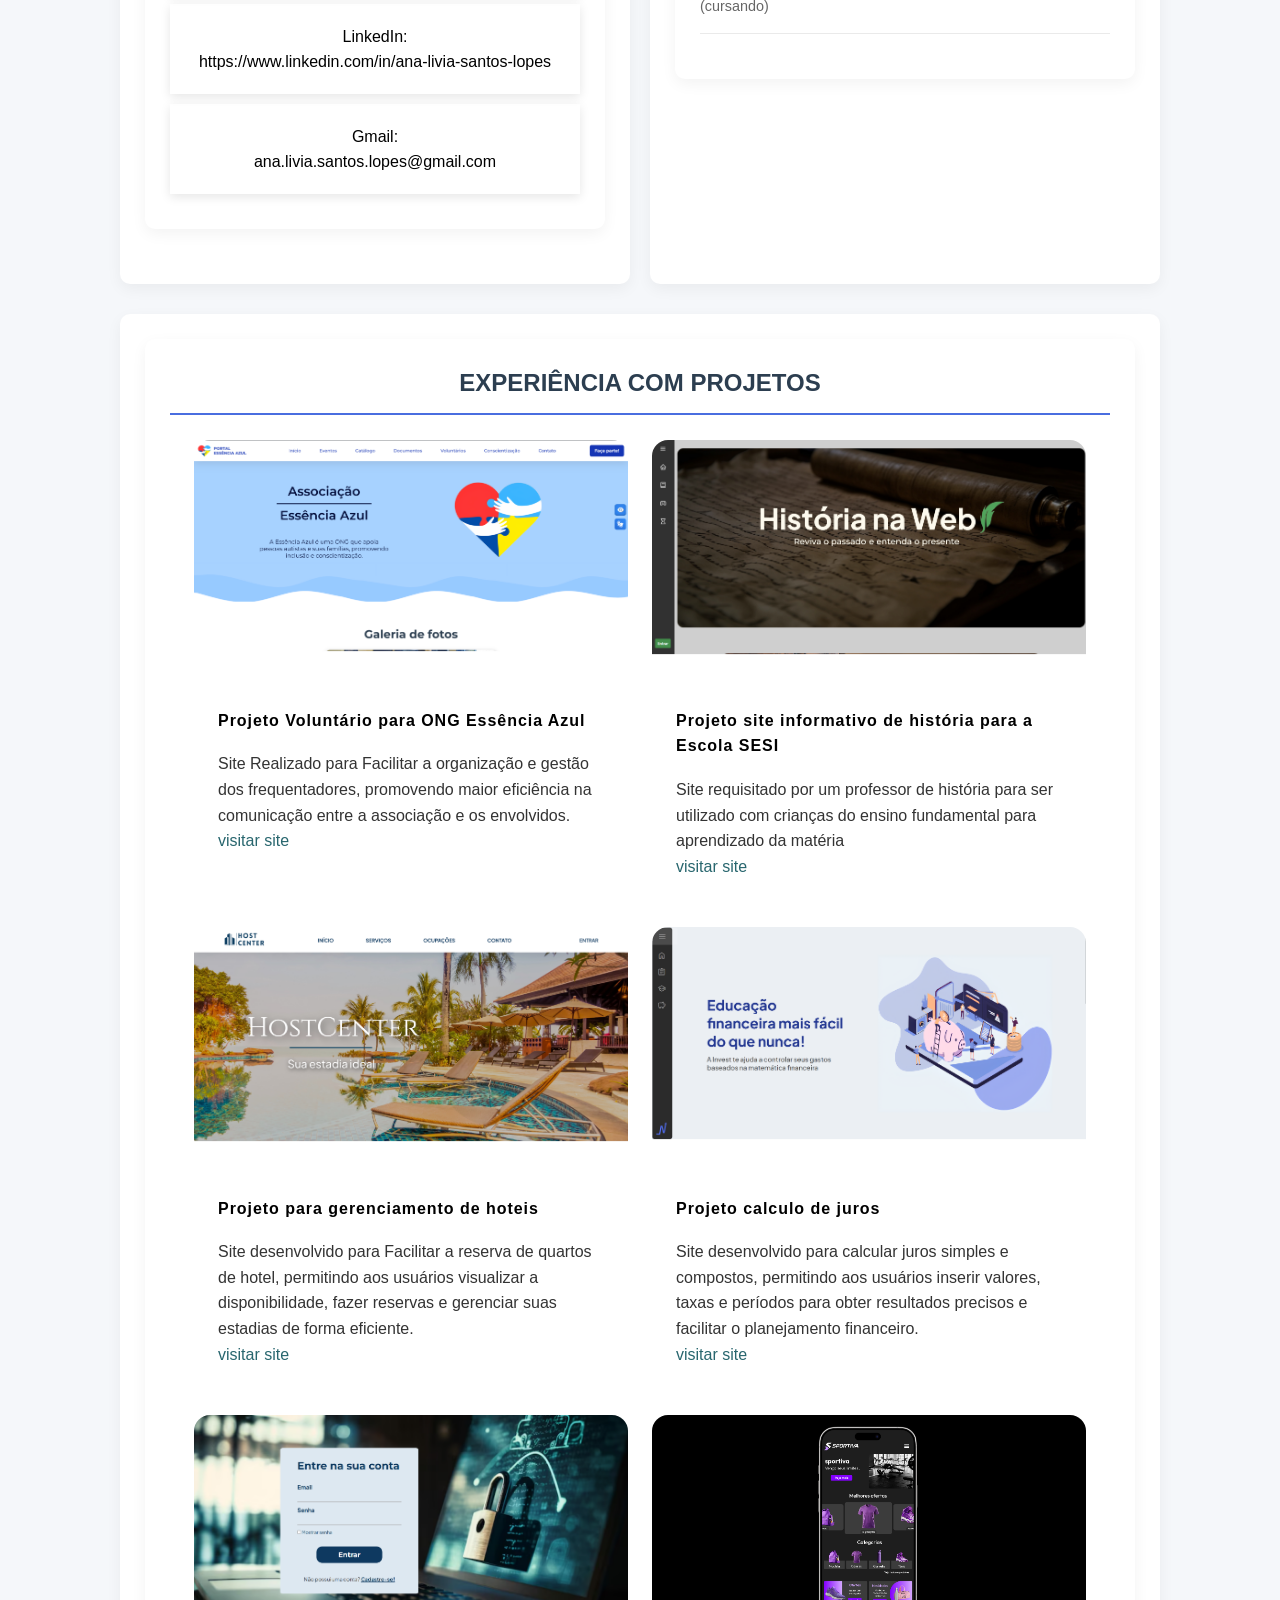
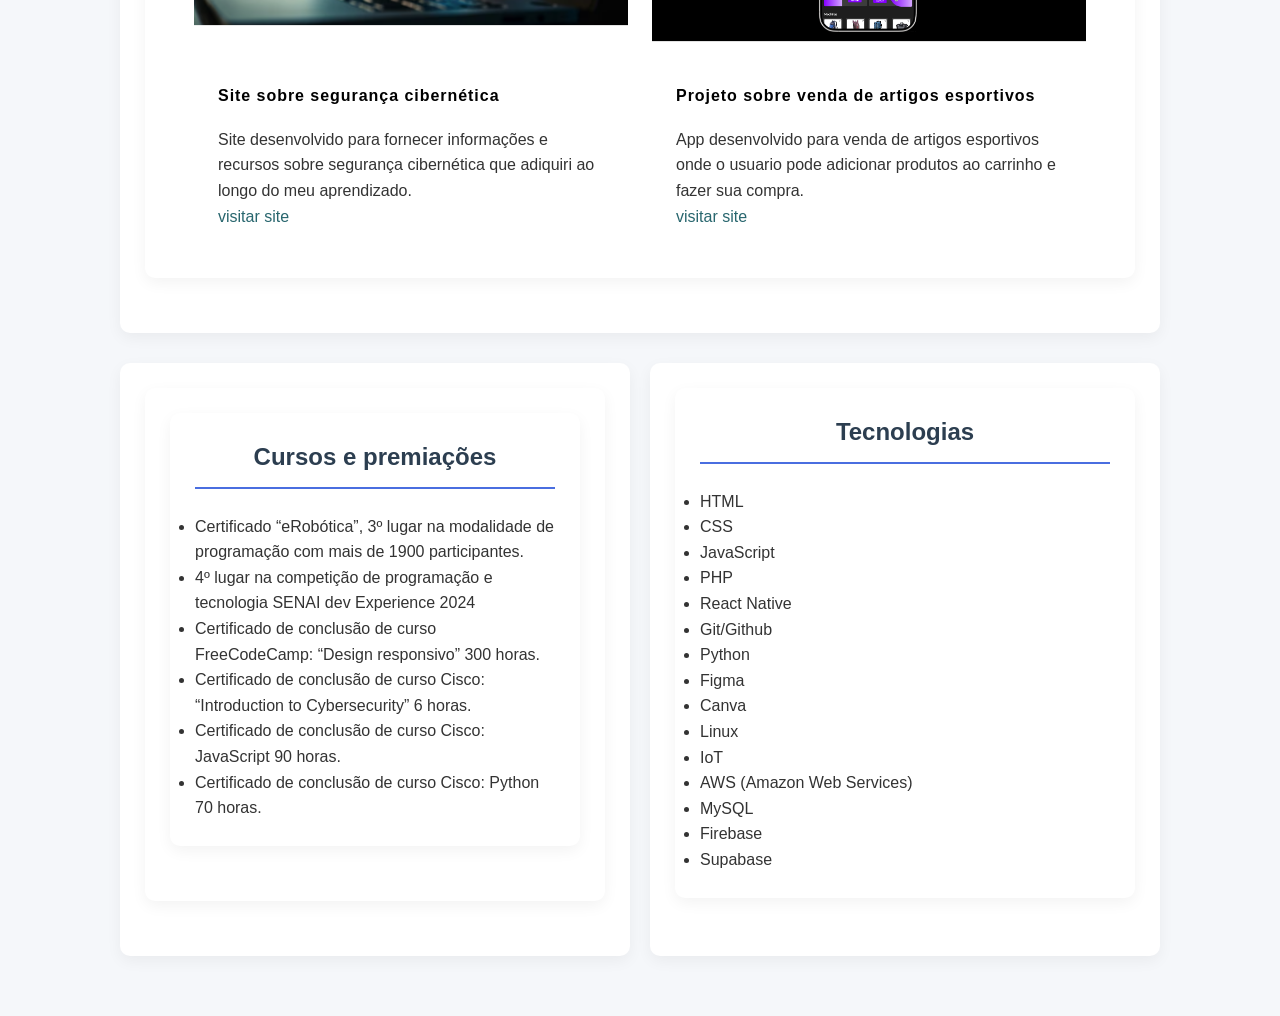
==== commit c30c30a2: "." ====
--- a/index.html
+++ b/index.html
@@ -30,7 +30,7 @@
 
                 <p class="descricao">
                     Este é meu portfólio que apresenta minha trajetória como desenvolvedora, projetos realizados e
-                    habilidades em programação frontend e segurança cibernética.
+                    habilidades em programação com metodologias ágeis e segurança cibernética.
                 </p>
 
                 <button class="botao-contato" onclick="location.href='#avatar'">Iniciar</button>
--- a/style.css
+++ b/style.css
@@ -389,8 +389,6 @@
         margin-top: 0;
     }
 }
-
-
 
 
 
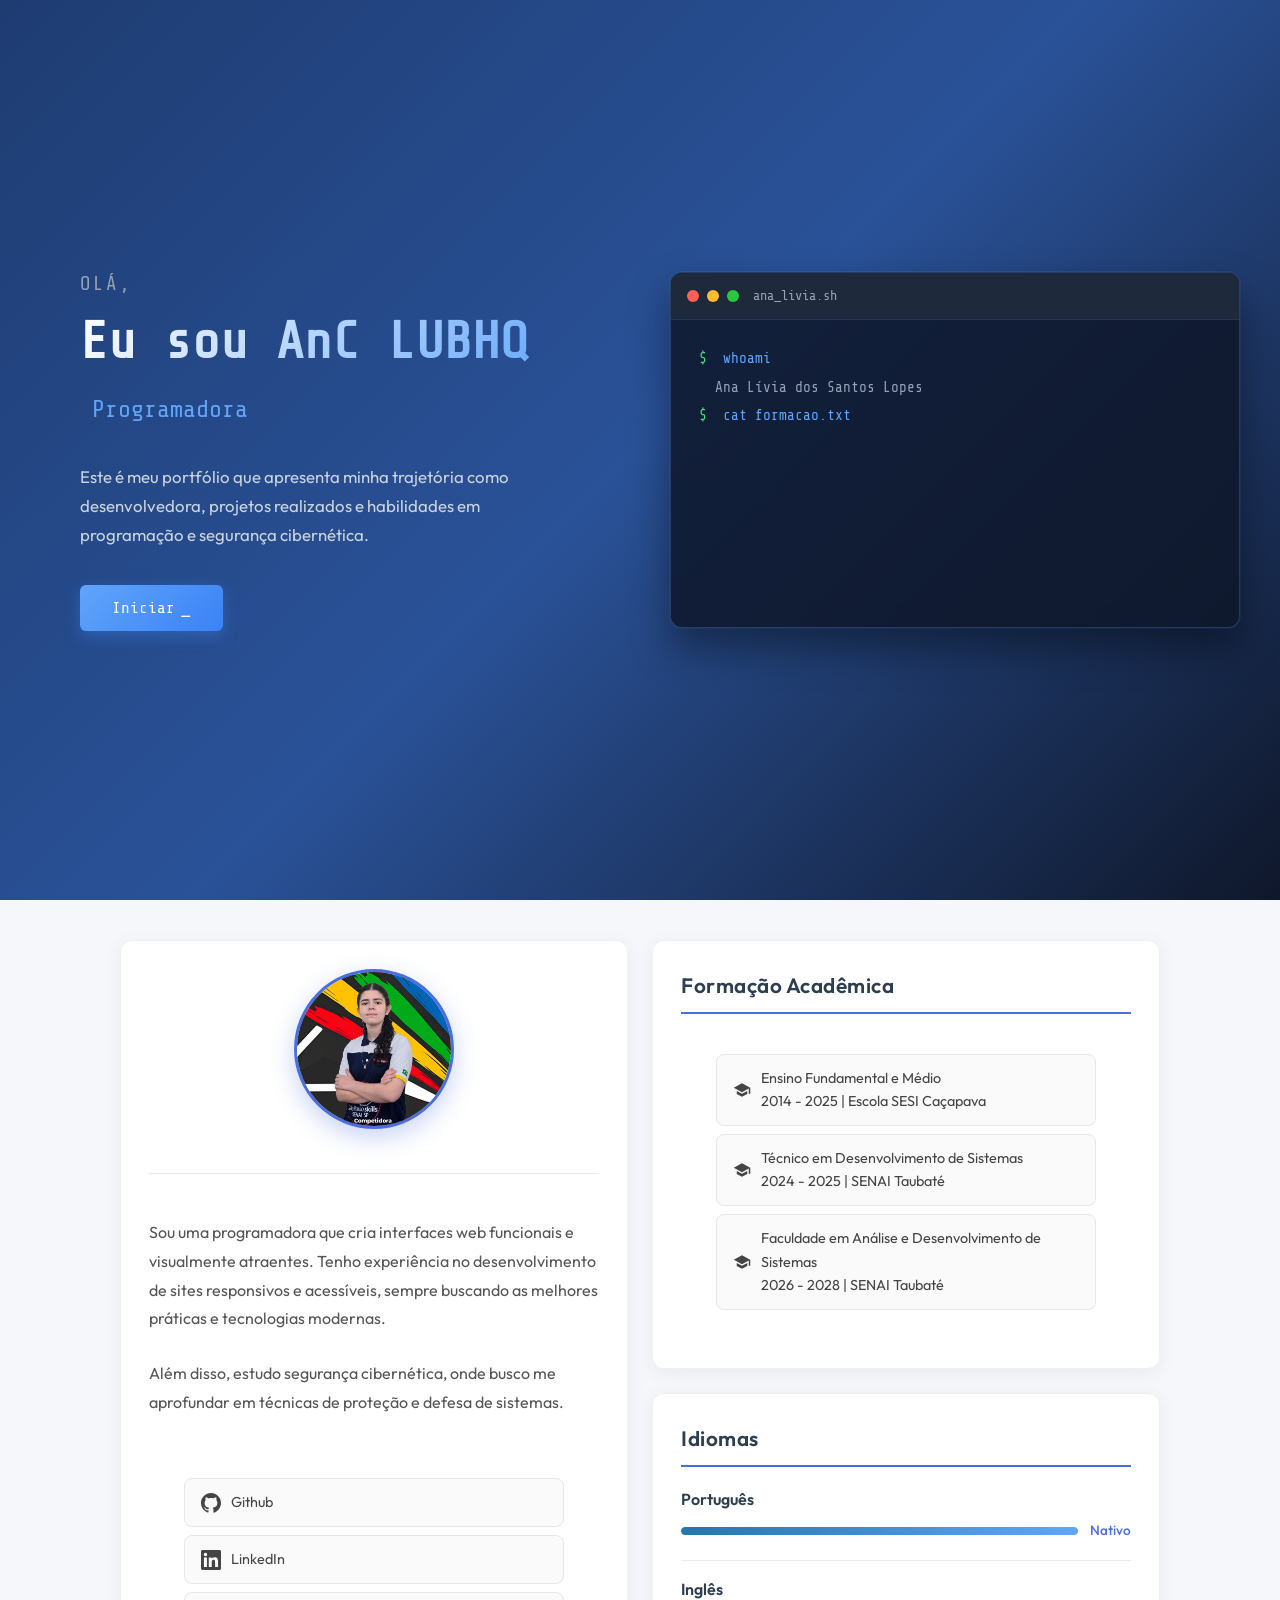
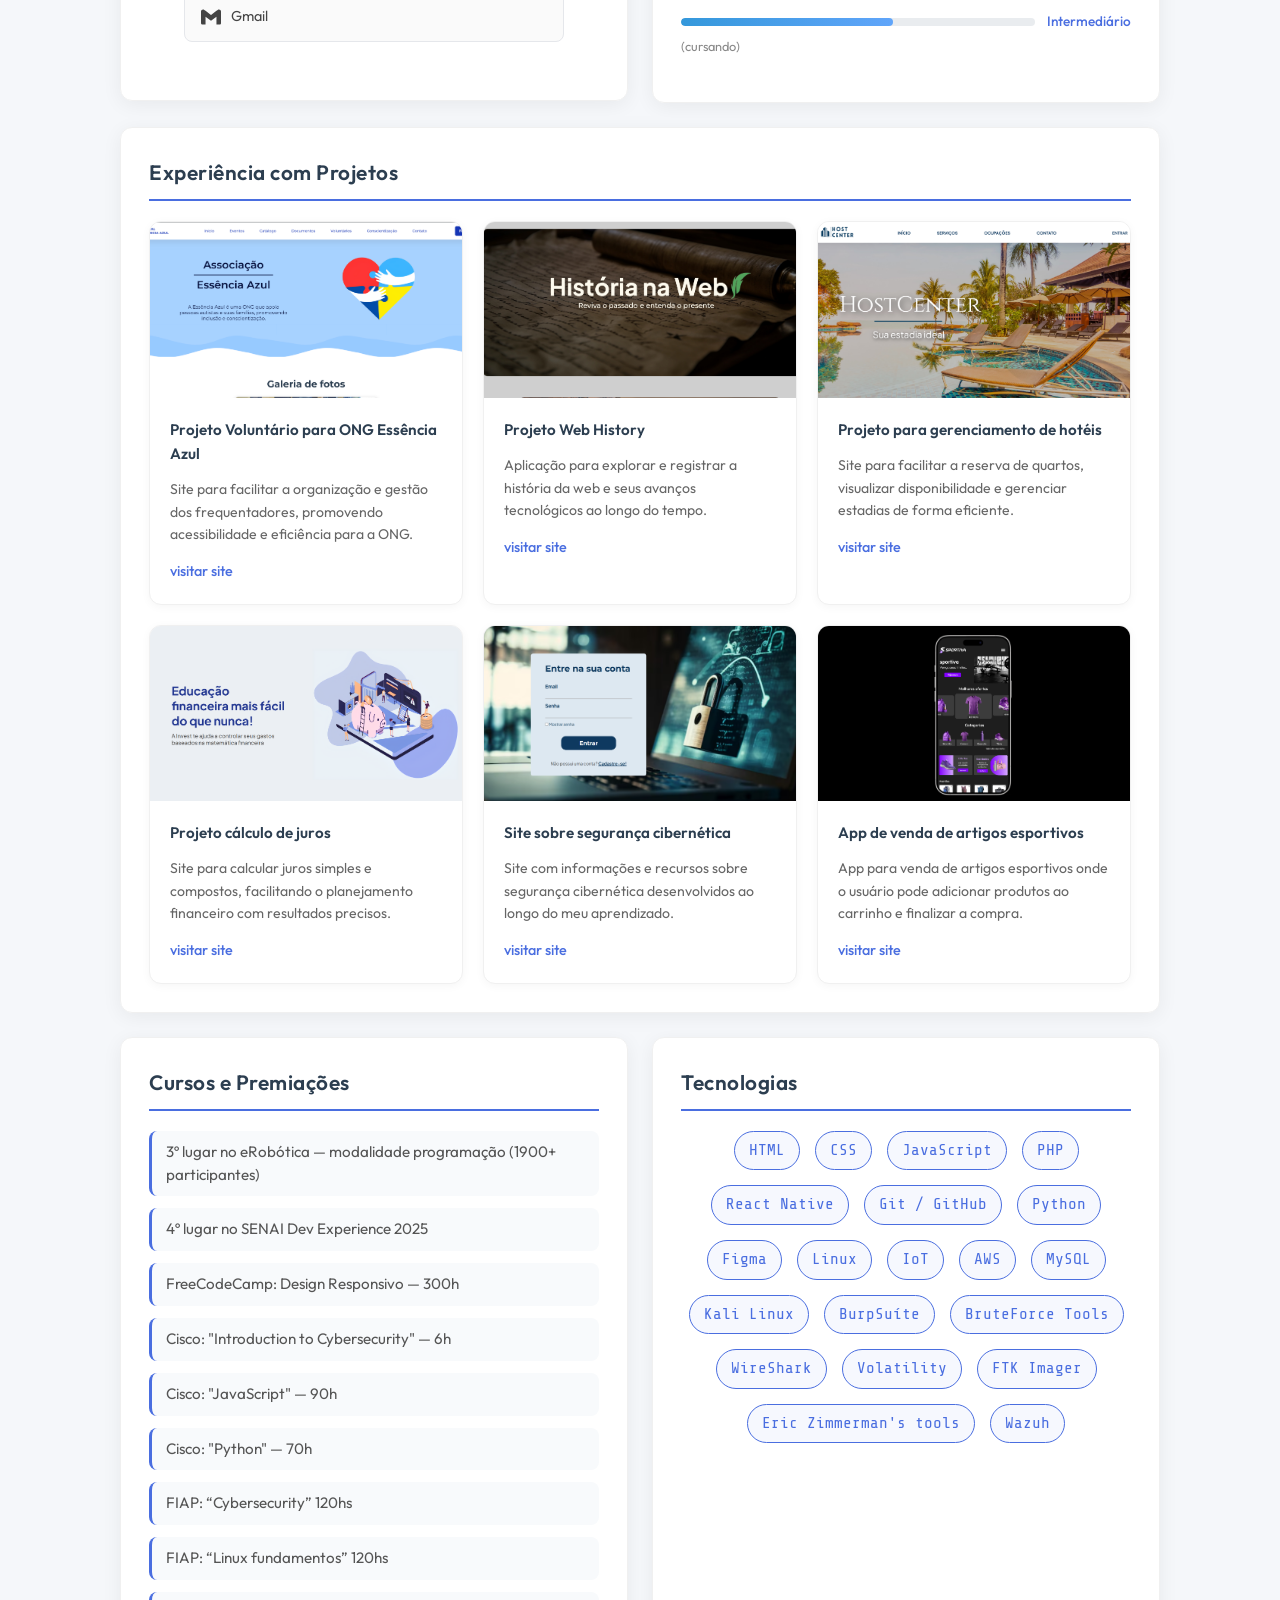
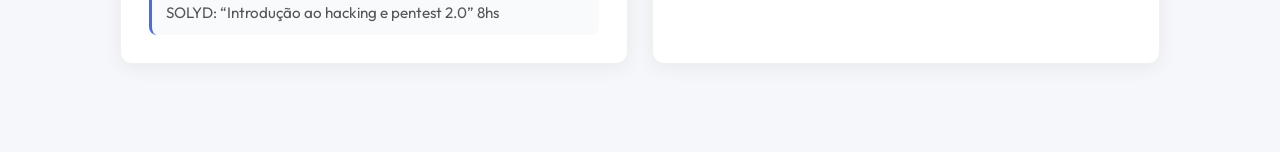
==== commit 07720d4f: "1" ====
--- a/index.html
+++ b/index.html
@@ -4,341 +4,372 @@
 <head>
     <meta charset="UTF-8">
     <meta name="viewport" content="width=device-width, initial-scale=1.0">
-    <title>Currículo - Ana Lívia dos Santos Lopes</title>
+    <title>Portfólio - Ana Lívia dos Santos Lopes</title>
     <link rel="stylesheet" href="style.css">
+    <link rel="preconnect" href="https://fonts.googleapis.com">
+    <link href="https://fonts.googleapis.com/css2?family=Share+Tech+Mono&family=Outfit:wght@300;400;500;600;700&display=swap" rel="stylesheet">
 </head>
 
 <body>
+
+    <!-- CANVAS: chuva de código estilo matrix -->
+    <canvas id="matrix-canvas"></canvas>
+
+    <!-- BANNER PRINCIPAL -->
     <div class="banner-completo">
-
-
         <div class="banner-container">
             <div class="banner-esquerda">
-                <div class="saudacao">olá,</div>
-                <h1 class="nome-principal">Eu sou Ana Lívia dos Santos Lopes <span class="destaque"></span></h1>
+                <div class="saudacao glitch-text" data-text="olá,">olá,</div>
+                <h1 class="nome-principal"><span class="decrypt-name">Eu sou Ana Lívia</span></h1>
+
                 <section class="animation">
-                    <div class="first">
-                        <div>Programadora</div>
-                    </div>
-                    <div class="second">
-                        <div>Penetration Tester</div>
-                    </div>
-                    <div class="third">
-                        <div>Analista de SOC</div>
-                    </div>
+                    <div class="first"><div>Programadora</div></div>
+                    <div class="second"><div>Penetration Tester</div></div>
+                    <div class="third"><div>Analista de SOC</div></div>
                 </section>
 
                 <p class="descricao">
-                    Este é meu portfólio que apresenta minha trajetória como desenvolvedora, projetos realizados e
-                    habilidades em programação com metodologias ágeis e segurança cibernética.
+                    Este é meu portfólio que apresenta minha trajetória como desenvolvedora,
+                    projetos realizados e habilidades em programação e segurança cibernética.
                 </p>
 
-                <button class="botao-contato" onclick="location.href='#avatar'">Iniciar</button>
+                <button class="botao-contato" onclick="document.getElementById('avatar').scrollIntoView({behavior:'smooth'})">
+                    <span class="btn-text">Iniciar</span>
+                    <span class="btn-cursor">_</span>
+                </button>
             </div>
 
             <div class="banner-direita">
-                <div class="nome-completo">ANA LÍVIA DOS SANTOS LOPES</div>
-
-                <div class="info-rapida">
-                    <div class="info-item">
-                        <div class="info-conteudo">Desenvolvimento Frontend</div>
-                        <div class="info-titulo">Tecnico em Desenvolvimento de sistemas SENAI</div>
-                    </div>
-
-                    <div class="info-item">
-                        <div class="info-conteudo">Desenvolvimento Backend</div>
-                        <div class="info-titulo">Tecnico em Desenvolvimento de sistemas SENAI</div>
-                    </div>
-
-                    <div class="info-item">
-                        <div class="info-conteudo">Segurança cibernética</div>
-                        <div class="info-titulo">Treinamento Worldskills</div>
-                    </div>
+                <div class="terminal-header">
+                    <span class="dot dot-red"></span>
+                    <span class="dot dot-yellow"></span>
+                    <span class="dot dot-green"></span>
+                    <span class="terminal-title">ana_livia.sh</span>
+                </div>
+                <div class="terminal-body">
+                    <div class="terminal-line"><span class="prompt">$</span> <span class="cmd">whoami</span></div>
+                    <div class="terminal-line output">Ana Lívia dos Santos Lopes</div>
+                    <div class="terminal-line"><span class="prompt">$</span> <span class="cmd">cat formacao.txt</span></div>
+                    <div class="terminal-line output">→ Frontend Developer <span class="tag">SENAI</span></div>
+                    <div class="terminal-line output">→ Backend Developer <span class="tag">SENAI</span></div>
+                    <div class="terminal-line output">→ Cybersecurity <span class="tag">Worldskills</span></div>
+                    <div class="terminal-line"><span class="prompt">$</span> <span class="cmd">status</span></div>
+                    <div class="terminal-line output"><span class="status-ok">● ONLINE</span> &mdash; disponível para oportunidades</div>
+                    <div class="terminal-line blink-line"><span class="prompt">$</span> <span class="cursor-blink">█</span></div>
                 </div>
             </div>
         </div>
     </div>
+
+    <!-- CONTEÚDO PRINCIPAL -->
     <div class="container">
 
+        <!-- PERFIL + FORMAÇÃO -->
         <div class="info">
-            <div class="secao-perfil">
+            <div class="secao-perfil reveal">
                 <div class="secao">
-                    <div class="secao">
-                        <img id="avatar" src="./img/img.png" alt="">
-
-
-                        <div class="divisor"></div>
-
-                        <p class="descricao">
-                        <p class="sobre-mim">
-                            Sou uma programadora, crio interfaces web funcionais e visualmente
-                            atraentes.Tenho experiência no desenvolvimento de sites responsivos e acessíveis, sempre
-                            buscando as
-                            melhorespráticas e tecnologias modernas.
-                        </p> <br>
-
-                        <p>
-                            Alem disso estudo na area de segurança cibernética, onde busco
-                            me aprofundar em técnicas de proteção e defesa de sistemas.
-                        </p>
-                        </p>
-
-                        <div class="contato">
-                            <a href="https://github.com/Ana-Livia-Lopes" target="_blank" class="icone">Github: <br>
-                                https://github.com/Ana-Livia-Lopes</a>
-                            <a href="https://www.linkedin.com/in/ana-livia-santos-lopes" target="_blank"
-                                class="icone">LinkedIn: <br> https://www.linkedin.com/in/ana-livia-santos-lopes</a>
-                            <a href="mailto:ana.livia.santos.lopes@gmail.com" target="_blank" class="icone">Gmail:
-                                <br>ana.livia.santos.lopes@gmail.com</a>
-                        </div>
-                    </div>
-                </div>
-            </div>
-            <div class="secao">
-
-                <div class="secao">
+                    <img id="avatar" src="./img/img.png" alt="Ana Lívia">
+                    <div class=" hr1 divisor"></div>
+                    <p class="sobre-mim">
+                        Sou uma programadora que cria interfaces web funcionais e visualmente atraentes.
+                        Tenho experiência no desenvolvimento de sites responsivos e acessíveis, sempre buscando
+                        as melhores práticas e tecnologias modernas.
+                    </p>
+                    <br>
+                    <p class="sobre-mim">
+                        Além disso, estudo segurança cibernética, onde busco me aprofundar em técnicas
+                        de proteção e defesa de sistemas.
+                    </p>
+
+                    <div class="contato contato1">
+                        <a href="https://github.com/Ana-Livia-Lopes" target="_blank" class="icone">
+                            <svg width="20" height="20" fill="currentColor" viewBox="0 0 24 24"><path d="M12 0C5.37 0 0 5.37 0 12c0 5.3 3.438 9.8 8.205 11.385.6.113.82-.258.82-.577 0-.285-.01-1.04-.015-2.04-3.338.724-4.042-1.61-4.042-1.61C4.422 18.07 3.633 17.7 3.633 17.7c-1.087-.744.084-.729.084-.729 1.205.084 1.838 1.236 1.838 1.236 1.07 1.835 2.809 1.305 3.495.998.108-.776.417-1.305.76-1.605-2.665-.3-5.466-1.332-5.466-5.93 0-1.31.465-2.38 1.235-3.22-.135-.303-.54-1.523.105-3.176 0 0 1.005-.322 3.3 1.23.96-.267 1.98-.399 3-.405 1.02.006 2.04.138 3 .405 2.28-1.552 3.285-1.23 3.285-1.23.645 1.653.24 2.873.12 3.176.765.84 1.23 1.91 1.23 3.22 0 4.61-2.805 5.625-5.475 5.92.42.36.81 1.096.81 2.22 0 1.606-.015 2.896-.015 3.286 0 .315.21.69.825.57C20.565 21.795 24 17.295 24 12c0-6.63-5.37-12-12-12"/></svg>
+                            Github
+                        </a>
+                        <a href="https://www.linkedin.com/in/ana-livia-santos-lopes" target="_blank" class="icone">
+                            <svg width="20" height="20" fill="currentColor" viewBox="0 0 24 24"><path d="M20.447 20.452h-3.554v-5.569c0-1.328-.027-3.037-1.852-3.037-1.853 0-2.136 1.445-2.136 2.939v5.667H9.351V9h3.414v1.561h.046c.477-.9 1.637-1.85 3.37-1.85 3.601 0 4.267 2.37 4.267 5.455v6.286zM5.337 7.433c-1.144 0-2.063-.926-2.063-2.065 0-1.138.92-2.063 2.063-2.063 1.14 0 2.064.925 2.064 2.063 0 1.139-.925 2.065-2.064 2.065zm1.782 13.019H3.555V9h3.564v11.452zM22.225 0H1.771C.792 0 0 .774 0 1.729v20.542C0 23.227.792 24 1.771 24h20.451C23.2 24 24 23.227 24 22.271V1.729C24 .774 23.2 0 22.222 0h.003z"/></svg>
+                            LinkedIn
+                        </a>
+                        <a href="mailto:ana.livia.santos.lopes@gmail.com" class="icone">
+                            <svg width="20" height="20" fill="currentColor" viewBox="0 0 24 24"><path d="M24 5.457v13.909c0 .904-.732 1.636-1.636 1.636h-3.819V11.73L12 16.64l-6.545-4.91v9.273H1.636A1.636 1.636 0 0 1 0 19.366V5.457c0-2.023 2.309-3.178 3.927-1.964L5.455 4.64 12 9.548l6.545-4.91 1.528-1.145C21.69 2.28 24 3.434 24 5.457z"/></svg>
+                            Gmail
+                        </a>
+                    </div>
+                </div>
+            </div>
+
+            <div class="coluna-direita">
+                <div class="secao reveal">
                     <h2 class="titulo-secao">Formação Acadêmica</h2>
-                    <p class="sobre-mim">
                     <div class="contato">
-                        <div class="icone" style="cursor: default;">Ensino Fundamental e Médio <br> 2014 - 2025 | Escola
-                            SESI Caçapava</div>
-                        <div class="icone" style="cursor: default;">Técnico em Desenvolvimento de Sistemas <br> 2024 -
-                            2025 | SENAI Taubaté</div>
-                    </div>
-                </div>
-                <div class="secao-idiomas">
-                    <h2 class="titulo-secao">IDIOMAS</h2>
-
+                        <div class="icone" style="cursor:default;">
+                            <svg width="18" height="18" fill="currentColor" viewBox="0 0 24 24"><path d="M12 3L1 9l11 6 9-4.91V17h2V9L12 3zM5 13.18v4L12 21l7-3.82v-4L12 17l-7-3.82z"/></svg>
+                            Ensino Fundamental e Médio <br> 2014 - 2025 | Escola SESI Caçapava
+                        </div>
+                        <div class="icone" style="cursor:default;">
+                            <svg width="18" height="18" fill="currentColor" viewBox="0 0 24 24"><path d="M12 3L1 9l11 6 9-4.91V17h2V9L12 3zM5 13.18v4L12 21l7-3.82v-4L12 17l-7-3.82z"/></svg>
+                            Técnico em Desenvolvimento de Sistemas <br> 2024 - 2025 | SENAI Taubaté
+                        </div>
+                        <div class="icone" style="cursor:default;">
+                            <svg width="18" height="18" fill="currentColor" viewBox="0 0 24 24"><path d="M12 3L1 9l11 6 9-4.91V17h2V9L12 3zM5 13.18v4L12 21l7-3.82v-4L12 17l-7-3.82z"/></svg>
+                            Faculdade em Análise e Desenvolvimento de Sistemas <br> 2026 - 2028 | SENAI Taubaté
+                        </div>
+                    </div>
+                </div>
+
+                <div class="secao-idiomas reveal">
+                    <h2 class="titulo-secao">Idiomas</h2>
                     <ul class="lista-idiomas">
                         <li class="item-idioma">
                             <div class="idioma">Português</div>
-                            <div class="idioma-item">
-                                <div class="nivel-container">
-                                    <div class="barra-progresso">
-                                        <div class="progresso progresso-portugues"></div>
-                                    </div>
-                                    <span class="nivel-texto">Nativo</span>
+                            <div class="nivel-container">
+                                <div class="barra-progresso">
+                                    <div class="progresso progresso-portugues"></div>
                                 </div>
+                                <span class="nivel-texto">Nativo</span>
                             </div>
                         </li>
-
                         <div class="divisor"></div>
-
                         <li class="item-idioma">
                             <div class="idioma">Inglês</div>
-                            <div class="idioma-item">
-                                <div class="nivel-container">
-                                    <div class="barra-progresso">
-                                        <div class="progresso progresso-ingles"></div>
-                                    </div>
-                                    <span class="nivel-texto">Intermediário</span>
+                            <div class="nivel-container">
+                                <div class="barra-progresso">
+                                    <div class="progresso progresso-ingles"></div>
                                 </div>
-                                <div class="observacao">(cursando)</div>
+                                <span class="nivel-texto">Intermediário</span>
                             </div>
+                            <div class="observacao">(cursando)</div>
                         </li>
                     </ul>
                 </div>
             </div>
         </div>
 
-        <div class="secao">
-            <div class="secao">
-                <h2 class="titulo-secao">EXPERIÊNCIA COM PROJETOS</h2>
-                <section class="articles">
-                    <article>
-                        <div class="article-wrapper">
-                            <figure>
-                                <img src="./img/projeto1.png" alt="" />
-                            </figure>
-                            <div class="article-body">
-                                <h2>Projeto Voluntário para ONG Essência Azul</h2>
-                                <p>
-                                    Site Realizado para Facilitar a organização e gestão dos frequentadores, promovendo
-                                    maior eficiência na comunicação entre a associação e os envolvidos.
-                                </p>
-                                <a href="https://essenciaazul.onrender.com/" class="read-more">
-                                    visitar site <span class="sr-only">about this is some title</span>
-                                    <svg xmlns="http://www.w3.org/2000/svg" class="icon" viewBox="0 0 20 20"
-                                        fill="currentColor">
-                                        <path fill-rule="evenodd"
-                                            d="M12.293 5.293a1 1 0 011.414 0l4 4a1 1 0 010 1.414l-4 4a1 1 0 01-1.414-1.414L14.586 11H3a1 1 0 110-2h11.586l-2.293-2.293a1 1 0 010-1.414z"
-                                            clip-rule="evenodd" />
-                                    </svg>
-                                </a>
-                            </div>
-                        </div>
-                    </article>
-                    <article>
-
-                        <div class="article-wrapper">
-                            <figure>
-                                <img src="./img/projeto2.png" alt="" />
-                            </figure>
-                            <div class="article-body">
-                                <h2>Projeto site informativo de história para a Escola SESI</h2>
-                                <p>
-                                    Site requisitado por um professor de história para ser utilizado com crianças do
-                                    ensino fundamental para aprendizado da matéria
-                                </p>
-                                <a href="https://github.com/Ana-Livia-Lopes/WebHistory" class="read-more">
-                                    visitar site <span class="sr-only">about this is some title</span>
-                                    <svg xmlns="http://www.w3.org/2000/svg" class="icon" viewBox="0 0 20 20"
-                                        fill="currentColor">
-                                        <path fill-rule="evenodd"
-                                            d="M12.293 5.293a1 1 0 011.414 0l4 4a1 1 0 010 1.414l-4 4a1 1 0 01-1.414-1.414L14.586 11H3a1 1 0 110-2h11.586l-2.293-2.293a1 1 0 010-1.414z"
-                                            clip-rule="evenodd" />
-                                    </svg>
-                                </a>
-                            </div>
-                        </div>
-                    </article>
-                    <article>
-                        <div class="article-wrapper">
-                            <figure>
-                                <img src="./img/projeto3.png" alt="" />
-                            </figure>
-                            <div class="article-body">
-                                <h2>Projeto para gerenciamento de hoteis</h2>
-                                <p>
-                                    Site desenvolvido para Facilitar a reserva de quartos de hotel, permitindo aos
-                                    usuários
-                                    visualizar a disponibilidade, fazer reservas e gerenciar suas estadias de forma
-                                    eficiente.
-                                </p>
-                                <a href="https://essenciaazul.onrender.com/" class="read-more">
-                                    visitar site <span class="sr-only">about this is some title</span>
-                                    <svg xmlns="http://www.w3.org/2000/svg" class="icon" viewBox="0 0 20 20"
-                                        fill="currentColor">
-                                        <path fill-rule="evenodd"
-                                            d="M12.293 5.293a1 1 0 011.414 0l4 4a1 1 0 010 1.414l-4 4a1 1 0 01-1.414-1.414L14.586 11H3a1 1 0 110-2h11.586l-2.293-2.293a1 1 0 010-1.414z"
-                                            clip-rule="evenodd" />
-                                    </svg>
-                                </a>
-                            </div>
-                        </div>
-                    </article>
-                    <article>
-
-                        <div class="article-wrapper">
-                            <figure>
-                                <img src="./img/projeto4.png" alt="" />
-                            </figure>
-                            <div class="article-body">
-                                <h2>Projeto calculo de juros</h2>
-                                <p>
-                                    Site desenvolvido para calcular juros simples e compostos, permitindo aos usuários
-                                    inserir valores, taxas e períodos para obter resultados precisos e facilitar o
-                                    planejamento financeiro.
-                                </p>
-                                <a href="https://github.com/Ana-Livia-Lopes/WebHistory" class="read-more">
-                                    visitar site <span class="sr-only">about this is some title</span>
-                                    <svg xmlns="http://www.w3.org/2000/svg" class="icon" viewBox="0 0 20 20"
-                                        fill="currentColor">
-                                        <path fill-rule="evenodd"
-                                            d="M12.293 5.293a1 1 0 011.414 0l4 4a1 1 0 010 1.414l-4 4a1 1 0 01-1.414-1.414L14.586 11H3a1 1 0 110-2h11.586l-2.293-2.293a1 1 0 010-1.414z"
-                                            clip-rule="evenodd" />
-                                    </svg>
-                                </a>
-                            </div>
-                        </div>
-                    </article>
-                    <article>
-                        <div class="article-wrapper">
-                            <figure>
-                                <img src="./img/projeto5.png" alt="" />
-                            </figure>
-                            <div class="article-body">
-                                <h2>Site sobre segurança cibernética</h2>
-                                <p>
-                                    Site desenvolvido para fornecer informações e recursos sobre segurança cibernética
-                                    que adiquiri ao longo do meu aprendizado.
-                                </p>
-                                <a href="https://github.com/Ana-Livia-Lopes/cybersecurity-website" class="read-more">
-                                    visitar site <span class="sr-only">about this is some title</span>
-                                    <svg xmlns="http://www.w3.org/2000/svg" class="icon" viewBox="0 0 20 20"
-                                        fill="currentColor">
-                                        <path fill-rule="evenodd"
-                                            d="M12.293 5.293a1 1 0 011.414 0l4 4a1 1 0 010 1.414l-4 4a1 1 0 01-1.414-1.414L14.586 11H3a1 1 0 110-2h11.586l-2.293-2.293a1 1 0 010-1.414z"
-                                            clip-rule="evenodd" />
-                                    </svg>
-                                </a>
-                            </div>
-                        </div>
-                    </article>
-                    <article>
-                        <div class="article-wrapper">
-                            <figure>
-                                <img src="./img/projeto6.png" alt="" />
-                            </figure>
-                            <div class="article-body">
-                                <h2>Projeto sobre venda de artigos esportivos</h2>
-                                <p>
-                                    App desenvolvido para venda de artigos esportivos onde o usuario pode adicionar
-                                    produtos ao carrinho e fazer sua compra.
-                                </p>
-                                <a href="https://github.com/Lucas-Balderrama/app_syncro_smartweb" class="read-more">
-                                    visitar site <span class="sr-only">about this is some title</span>
-                                    <svg xmlns="http://www.w3.org/2000/svg" class="icon" viewBox="0 0 20 20"
-                                        fill="currentColor">
-                                        <path fill-rule="evenodd"
-                                            d="M12.293 5.293a1 1 0 011.414 0l4 4a1 1 0 010 1.414l-4 4a1 1 0 01-1.414-1.414L14.586 11H3a1 1 0 110-2h11.586l-2.293-2.293a1 1 0 010-1.414z"
-                                            clip-rule="evenodd" />
-                                    </svg>
-                                </a>
-                            </div>
-                        </div>
-                    </article>
-                </section>
-            </div>
+        <!-- PROJETOS -->
+        <div class="secao reveal">
+            <h2 class="titulo-secao">Experiência com Projetos</h2>
+            <section class="articles">
+                <article>
+                    <div class="article-wrapper">
+                        <figure><img src="./img/projeto1.png" alt="ONG Essência Azul" /></figure>
+                        <div class="article-body">
+                            <h2>Projeto Voluntário para ONG Essência Azul</h2>
+                            <p>Site para facilitar a organização e gestão dos frequentadores, promovendo acessibilidade e eficiência para a ONG.</p>
+                            <a href="https://www.portalessenciaazul.cloud/" target="_blank" class="read-more">
+                                visitar site
+                                <svg xmlns="http://www.w3.org/2000/svg" class="icon" viewBox="0 0 20 20" fill="currentColor">
+                                    <path fill-rule="evenodd" d="M12.293 5.293a1 1 0 011.414 0l4 4a1 1 0 010 1.414l-4 4a1 1 0 01-1.414-1.414L14.586 11H3a1 1 0 110-2h11.586l-2.293-2.293a1 1 0 010-1.414z" clip-rule="evenodd" />
+                                </svg>
+                            </a>
+                        </div>
+                    </div>
+                </article>
+                <article>
+                    <div class="article-wrapper">
+                        <figure><img src="./img/projeto2.png" alt="Projeto 2" /></figure>
+                        <div class="article-body">
+                            <h2>Projeto Web History</h2>
+                            <p>Aplicação para explorar e registrar a história da web e seus avanços tecnológicos ao longo do tempo.</p>
+                            <a href="https://github.com/Ana-Livia-Lopes/WebHistory" target="_blank" class="read-more">
+                                visitar site
+                                <svg xmlns="http://www.w3.org/2000/svg" class="icon" viewBox="0 0 20 20" fill="currentColor">
+                                    <path fill-rule="evenodd" d="M12.293 5.293a1 1 0 011.414 0l4 4a1 1 0 010 1.414l-4 4a1 1 0 01-1.414-1.414L14.586 11H3a1 1 0 110-2h11.586l-2.293-2.293a1 1 0 010-1.414z" clip-rule="evenodd" />
+                                </svg>
+                            </a>
+                        </div>
+                    </div>
+                </article>
+                <article>
+                    <div class="article-wrapper">
+                        <figure><img src="./img/projeto3.png" alt="Gerenciamento de hotéis" /></figure>
+                        <div class="article-body">
+                            <h2>Projeto para gerenciamento de hotéis</h2>
+                            <p>Site para facilitar a reserva de quartos, visualizar disponibilidade e gerenciar estadias de forma eficiente.</p>
+                            <a href="https://www.portalessenciaazul.cloud/" target="_blank" class="read-more">
+                                visitar site
+                                <svg xmlns="http://www.w3.org/2000/svg" class="icon" viewBox="0 0 20 20" fill="currentColor">
+                                    <path fill-rule="evenodd" d="M12.293 5.293a1 1 0 011.414 0l4 4a1 1 0 010 1.414l-4 4a1 1 0 01-1.414-1.414L14.586 11H3a1 1 0 110-2h11.586l-2.293-2.293a1 1 0 010-1.414z" clip-rule="evenodd" />
+                                </svg>
+                            </a>
+                        </div>
+                    </div>
+                </article>
+                <article>
+                    <div class="article-wrapper">
+                        <figure><img src="./img/projeto4.png" alt="Cálculo de juros" /></figure>
+                        <div class="article-body">
+                            <h2>Projeto cálculo de juros</h2>
+                            <p>Site para calcular juros simples e compostos, facilitando o planejamento financeiro com resultados precisos.</p>
+                            <a href="https://github.com/Ana-Livia-Lopes/WebHistory" target="_blank" class="read-more">
+                                visitar site
+                                <svg xmlns="http://www.w3.org/2000/svg" class="icon" viewBox="0 0 20 20" fill="currentColor">
+                                    <path fill-rule="evenodd" d="M12.293 5.293a1 1 0 011.414 0l4 4a1 1 0 010 1.414l-4 4a1 1 0 01-1.414-1.414L14.586 11H3a1 1 0 110-2h11.586l-2.293-2.293a1 1 0 010-1.414z" clip-rule="evenodd" />
+                                </svg>
+                            </a>
+                        </div>
+                    </div>
+                </article>
+                <article>
+                    <div class="article-wrapper">
+                        <figure><img src="./img/projeto5.png" alt="Segurança cibernética" /></figure>
+                        <div class="article-body">
+                            <h2>Site sobre segurança cibernética</h2>
+                            <p>Site com informações e recursos sobre segurança cibernética desenvolvidos ao longo do meu aprendizado.</p>
+                            <a href="https://github.com/Ana-Livia-Lopes/cybersecurity-website" target="_blank" class="read-more">
+                                visitar site
+                                <svg xmlns="http://www.w3.org/2000/svg" class="icon" viewBox="0 0 20 20" fill="currentColor">
+                                    <path fill-rule="evenodd" d="M12.293 5.293a1 1 0 011.414 0l4 4a1 1 0 010 1.414l-4 4a1 1 0 01-1.414-1.414L14.586 11H3a1 1 0 110-2h11.586l-2.293-2.293a1 1 0 010-1.414z" clip-rule="evenodd" />
+                                </svg>
+                            </a>
+                        </div>
+                    </div>
+                </article>
+                <article>
+                    <div class="article-wrapper">
+                        <figure><img src="./img/projeto6.png" alt="Artigos esportivos" /></figure>
+                        <div class="article-body">
+                            <h2>App de venda de artigos esportivos</h2>
+                            <p>App para venda de artigos esportivos onde o usuário pode adicionar produtos ao carrinho e finalizar a compra.</p>
+                            <a href="https://github.com/Lucas-Balderrama/app_syncro_smartweb" target="_blank" class="read-more">
+                                visitar site
+                                <svg xmlns="http://www.w3.org/2000/svg" class="icon" viewBox="0 0 20 20" fill="currentColor">
+                                    <path fill-rule="evenodd" d="M12.293 5.293a1 1 0 011.414 0l4 4a1 1 0 010 1.414l-4 4a1 1 0 01-1.414-1.414L14.586 11H3a1 1 0 110-2h11.586l-2.293-2.293a1 1 0 010-1.414z" clip-rule="evenodd" />
+                                </svg>
+                            </a>
+                        </div>
+                    </div>
+                </article>
+            </section>
         </div>
 
+        <!-- CURSOS + TECNOLOGIAS -->
         <div class="info">
-            <div class="secao">
-                <div class="secao">
-                    <div class="secao">
-                        <h2 class="titulo-secao">Cursos e premiações</h2>
-                        <p class="sobre-mim">
-                        <ul>
-                            <li>Certificado “eRobótica”, 3º lugar na modalidade de programação com mais de 1900
-                                participantes.</li>
-                            <li>4º lugar na competição de programação e tecnologia SENAI dev Experience 2024</li>
-                            <li>Certificado de conclusão de curso FreeCodeCamp: “Design responsivo” 300 horas.</li>
-                            <li>Certificado de conclusão de curso Cisco: “Introduction to Cybersecurity” 6 horas.</li>
-                            <li>Certificado de conclusão de curso Cisco: JavaScript 90 horas.</li>
-                            <li>Certificado de conclusão de curso Cisco: Python 70 horas.</li>
-                        </ul>
-                        </p>
-                    </div>
-                </div>
-            </div>
-
-            <div class="secao">
-                <div class="secao">
-                    <h2 class="titulo-secao">Tecnologias</h2>
-                    <p class="sobre-mim">
-                    <ul>
-                        <li>HTML</li>
-                        <li>CSS</li>
-                        <li>JavaScript</li>
-                        <li>PHP</li>
-                        <li>React Native</li>
-                        <li>Git/Github</li>
-                        <li>Python</li>
-                        <li>Figma</li>
-                        <li>Canva</li>
-                        <li>Linux</li>
-                        <li>IoT</li>
-                        <li>AWS (Amazon Web Services)</li>
-                        <li>MySQL</li>
-                        <li>Firebase</li>
-                        <li>Supabase</li>
-                    </ul>
-                    </p>
-                </div>
-            </div>
-
+            <div class="secao reveal">
+                <h2 class="titulo-secao">Cursos e Premiações</h2>
+                <ul class="lista-conquistas">
+                    <li> 3º lugar no eRobótica — modalidade programação (1900+ participantes)</li>
+                    <li> 4º lugar no SENAI Dev Experience 2025</li>
+                    <li> FreeCodeCamp: Design Responsivo — 300h</li>
+                    <li> Cisco: "Introduction to Cybersecurity" — 6h</li>
+                    <li> Cisco: "JavaScript" — 90h</li>
+                    <li> Cisco: "Python" — 70h</li>
+                    <li>FIAP: “Cybersecurity” 120hs</li>
+                    <li>FIAP: “Linux fundamentos” 120hs</li>
+                    <li>SOLYD: “Introdução ao hacking e pentest 2.0” 8hs</li>
+                </ul>
+            </div>
+
+            <div class="secao reveal">
+                <h2 class="titulo-secao">Tecnologias</h2>
+                <div class="tech-grid">
+                    <span class="tech-tag">HTML</span>
+                    <span class="tech-tag">CSS</span>
+                    <span class="tech-tag">JavaScript</span>
+                    <span class="tech-tag">PHP</span>
+                    <span class="tech-tag">React Native</span>
+                    <span class="tech-tag">Git / GitHub</span>
+                    <span class="tech-tag">Python</span>
+                    <span class="tech-tag">Figma</span>
+                    <span class="tech-tag">Linux</span>
+                    <span class="tech-tag">IoT</span>
+                    <span class="tech-tag">AWS</span>
+                    <span class="tech-tag">MySQL</span>
+                    <span class="tech-tag">Kali Linux</span>
+                    <span class="tech-tag">BurpSuíte</span>
+                    <span class="tech-tag">BruteForce Tools</span>
+                    <span class="tech-tag">WireShark</span>
+                    <span class="tech-tag">Volatility</span>
+                    <span class="tech-tag">FTK Imager</span>
+                    <span class="tech-tag">Eric Zimmerman's tools</span>
+                    <span class="tech-tag">Wazuh</span>
+                </div>
+            </div>
         </div>
 
+    </div><!-- fim .container -->
+
+    <script>
+        /* ── MATRIX CANVAS ── */
+        const canvas = document.getElementById('matrix-canvas');
+        const ctx = canvas.getContext('2d');
+        canvas.width = window.innerWidth;
+        canvas.height = window.innerHeight;
+        window.addEventListener('resize', () => {
+            canvas.width = window.innerWidth;
+            canvas.height = window.innerHeight;
+        });
+        const chars = '01アイウエオカキクケコABCDEFGHIJKLMNOPQRSTUVWXYZ<>{}[]//\\';
+        const fontSize = 13;
+        let cols = Math.floor(canvas.width / fontSize);
+        let drops = Array(cols).fill(1);
+        function drawMatrix() {
+            ctx.fillStyle = 'rgba(15, 23, 42, 0.05)';
+            ctx.fillRect(0, 0, canvas.width, canvas.height);
+            ctx.fillStyle = '#1e3a5f';
+            ctx.font = fontSize + 'px Share Tech Mono';
+            for (let i = 0; i < drops.length; i++) {
+                const char = chars[Math.floor(Math.random() * chars.length)];
+                ctx.fillStyle = i % 5 === 0 ? '#60a5fa33' : '#1e3a5f22';
+                ctx.fillText(char, i * fontSize, drops[i] * fontSize);
+                if (drops[i] * fontSize > canvas.height && Math.random() > 0.975) drops[i] = 0;
+                drops[i]++;
+            }
+        }
+        setInterval(drawMatrix, 60);
+
+        /* ── DECRYPT NAME ── */
+        const letters = 'ABCDEFGHIJKLMNOPQRSTUVWXYZabcdefghijklmnopqrstuvwxyz';
+        function decryptText(el, original, iterations = 0) {
+            if (iterations >= original.length * 3) { el.textContent = original; return; }
+            el.textContent = original.split('').map((char, i) => {
+                if (i < Math.floor(iterations / 3)) return char;
+                return char === ' ' ? ' ' : letters[Math.floor(Math.random() * letters.length)];
+            }).join('');
+            setTimeout(() => decryptText(el, original, iterations + 1), 40);
+        }
+        const decryptEl = document.querySelector('.decrypt-name');
+        const originalName = decryptEl.textContent;
+        setTimeout(() => decryptText(decryptEl, originalName), 400);
+
+        /* ── TERMINAL TYPING ── */
+        const termLines = document.querySelectorAll('.terminal-line');
+        termLines.forEach((line, i) => {
+            line.style.opacity = '0';
+            setTimeout(() => {
+                line.style.transition = 'opacity 0.3s';
+                line.style.opacity = '1';
+            }, 300 + i * 500);
+        });
+
+        /* ── SCROLL REVEAL ── */
+        const reveals = document.querySelectorAll('.reveal');
+        const observer = new IntersectionObserver((entries) => {
+            entries.forEach(entry => {
+                if (entry.isIntersecting) {
+                    entry.target.classList.add('visible');
+                    observer.unobserve(entry.target);
+                }
+            });
+        }, { threshold: 0.12 });
+        reveals.forEach(el => observer.observe(el));
+
+        /* ── TECH TAG HOVER DECRYPT ── */
+        document.querySelectorAll('.tech-tag').forEach(tag => {
+            const orig = tag.textContent;
+            tag.addEventListener('mouseenter', () => decryptText(tag, orig));
+        });
+
+        /* ── PROGRESS BAR ANIMATE ON SCROLL ── */
+        const barObserver = new IntersectionObserver((entries) => {
+            entries.forEach(entry => {
+                if (entry.isIntersecting) {
+                    entry.target.querySelectorAll('.progresso').forEach(bar => {
+                        bar.style.width = bar.dataset.width || bar.style.width;
+                    });
+                }
+            });
+        }, { threshold: 0.3 });
+        document.querySelectorAll('.secao-idiomas').forEach(el => barObserver.observe(el));
+    </script>
 </body>
-
 </html>
--- a/style.css
+++ b/style.css
@@ -1,707 +1,584 @@
-* {
+/* ── RESET & BASE ── */
+*, *::before, *::after {
     margin: 0;
     padding: 0;
     box-sizing: border-box;
-    font-family: 'Segoe UI', Tahoma, Geneva, Verdana, sans-serif;
-}
+}
+
+:root {
+    --azul: #60a5fa;
+    --azul-escuro: #2a5298;
+    --fundo-escuro: #0f172a;
+    --fundo-card: #1e293b;
+    --texto: #e2e8f0;
+    --texto-fraco: #94a3b8;
+    --verde: #4ade80;
+    --amarelo: #fbbf24;
+    --borda: rgba(96, 165, 250, 0.15);
+}
+
+html { scroll-behavior: smooth; }
 
 body {
     background-color: #f5f7fa;
     color: #333;
     line-height: 1.6;
-}
-
-.container {
-    max-width: 1100px;
-    margin: 0 auto;
-    padding: 30px;
-
-}
-
-.info {
-    display: grid;
-    grid-template-columns: 2fr 2fr;
-    gap: 20px;
-}
-
-
-
-.nome {
-    font-size: 2.5rem;
-    color: #2c3e50;
-    margin-bottom: 5px;
-}
-
-.profissao {
-    font-size: 1.5rem;
-    color: #4a6ee0;
-    font-weight: 500;
-}
-
-.secao {
-    background-color: white;
-    border-radius: 10px;
-    padding: 25px;
-    margin-bottom: 30px;
-    box-shadow: 0 5px 15px rgba(0, 0, 0, 0.05);
-}
-
-.titulo-secao {
-    color: #2c3e50;
-    font-size: 1.5rem;
-    margin-bottom: 20px;
-    padding-bottom: 10px;
-    border-bottom: 1px solid #eaeaea;
-}
-
-.projeto {
-    margin-bottom: 25px;
-}
-
-.titulo-projeto {
-    font-size: 1.2rem;
-    color: #2c3e50;
-    margin-bottom: 5px;
-}
-
-#visitar {
-    background-color: #4a6ee0;
-    color: white;
-    border: none;
-    padding: 8px 12px;
-    border-radius: 5px;
-    cursor: pointer;
-    font-size: 1rem;
-    transition: background-color 0.3s ease;
-    margin-top: 10px;
-}
-
-.ano-empresa {
-    display: flex;
-    justify-content: space-between;
-    margin-bottom: 10px;
-    color: #4a6ee0;
-    font-weight: 500;
-}
-
-.descricao-projeto {
-    color: #555;
-}
-
-.sobre-mim {
-    color: #555;
-    line-height: 1.8;
-}
-
-.secao-idiomas {
-    background-color: white;
-    border-radius: 10px;
-    padding: 25px;
-    max-width: 600px;
-    margin: 0 auto;
-    box-shadow: 0 5px 15px rgba(0, 0, 0, 0.05);
-}
-
-.titulo-secao {
-    color: #2c3e50;
-    font-size: 1.5rem;
-    margin-bottom: 25px;
-    text-align: center;
-    padding-bottom: 10px;
-    border-bottom: 2px solid #4a6ee0;
-}
-
-.lista-idiomas {
-    list-style: none;
-}
-
-.item-idioma {
-    margin-bottom: 20px;
-    padding-bottom: 15px;
-    border-bottom: 1px solid #eaeaea;
-}
-
-.idioma {
-    font-weight: bold;
-    color: #2c3e50;
-    font-size: 1.1rem;
-    margin-bottom: 5px;
-}
-
-.nivel {
-    color: #4a6ee0;
-    font-weight: 500;
-}
-.idiomas-container {
-            background: white;
-            border-radius: 15px;
-            padding: 30px;
-            box-shadow: 0 5px 20px rgba(0,0,0,0.1);
-            max-width: 400px;
-            width: 100%;
-        }
-        
-       
-        
-        .nivel-container {
-            display: flex;
-            align-items: center;
-            gap: 15px;
-        }
-        
-        .barra-progresso {
-            flex: 1;
-            height: 8px;
-            background: #e0e0e0;
-            border-radius: 10px;
-            overflow: hidden;
-        }
-        
-        .progresso {
-            height: 100%;
-            border-radius: 10px;
-            transition: width 0.5s ease;
-        }
-        
-        .progresso-portugues {
-            width: 100%;
-            background: #2576ac;
-        }
-        
-        .progresso-ingles {
-            width: 60%;
-            background: #3498db;
-        }
-        
-
-.observacao {
-    color: #666;
-    font-size: 0.9rem;
-    margin-top: 3px;
-}
-
-.divisor {
-    height: 1px;
-    background-color: #eaeaea;
-    margin: 15px 0;
-}
-
-.card:hover {
-    transform: translateY(-5px);
-}
-
-#avatar {
-    width: 190px;
-    height: 190px;
-    border-radius: 50%;
-    margin: 0 auto 25px;
+    font-family: 'Outfit', 'Segoe UI', Tahoma, Geneva, Verdana, sans-serif;
+}
+
+/* ── MATRIX CANVAS ── */
+#matrix-canvas {
+    position: fixed;
+    top: 0; left: 0;
+    width: 100%; height: 100%;
+    z-index: 0;
+    pointer-events: none;
+    opacity: 1;
+}
+
+/* ── BANNER ── */
+.banner-completo {
+    width: 100%;
+    min-height: 100vh;
+    background: linear-gradient(135deg, #1e3c72 0%, #2a5298 50%, #0f172a 100%);
     display: flex;
     align-items: center;
     justify-content: center;
-    color: white;
-    font-size: 2.5rem;
-    font-weight: bold;
-    box-shadow: 0 8px 20px rgba(102, 126, 234, 0.3);
-}
-
-.nome {
-    font-size: 2rem;
-    color: #2c3e50;
-    margin-bottom: 8px;
-    font-weight: 600;
-}
-
-.cargo {
-    font-size: 1.3rem;
-    color: #667eea;
-    font-weight: 500;
-    margin-bottom: 25px;
-    letter-spacing: 1px;
-}
-
-.divisor {
-    width: 60px;
-    height: 3px;
-    background: linear-gradient(to right, #667eea, #764ba2);
-    margin: 0 auto 25px;
-    border-radius: 2px;
-}
-
-.descricao {
-    color: #666;
-    line-height: 1.6;
-    margin-bottom: 30px;
-}
-
-.contato {
-    display: block;
-    text-align: center;
-    margin-top: 20px;
-}
-
-.icone {
-    width: 410px;
-    height: 90px;
-    padding: 8px;
-    display: flex;
+    padding: 40px 20px;
+    position: relative;
+    overflow: hidden;
+    z-index: 1;
+}
+
+.banner-container {
+    max-width: 1200px;
+    width: 100%;
+    display: grid;
+    grid-template-columns: 1fr 1fr;
+    gap: 60px;
     align-items: center;
-    justify-content: center;
-    color: #667eea;
-    text-decoration: none;
-    transition: all 0.3s ease;
-    box-shadow: 0 3px 10px rgba(0, 0, 0, 0.1);
+    z-index: 2;
+    position: relative;
+}
+
+.banner-esquerda { padding: 40px; }
+
+/* ── SAUDAÇÃO COM GLITCH ── */
+.saudacao {
+    font-size: 1.2rem;
+    color: var(--texto-fraco);
     margin-bottom: 10px;
-    color: black;
-}
-
-.icone:hover {
-    background: #667eea;
-    color: white;
-    transform: translateY(-3px);
-}
-
-@media (max-width: 480px) {
-    .card {
-        padding: 30px 25px;
-    }
-
-    .nome {
-        font-size: 1.8rem;
-    }
-
-    .cargo {
-        font-size: 1.1rem;
-    }
-
-    .info {
-        display: grid;
-        grid-template-columns: 1fr;
-        gap: 20px;
-    }
-    .icone {
-    width: 310px;
-    height: 90px;
-}
-}
-
-@media (max-width: 768px) {
-    .container {
-        padding: 15px;
-    }
-
-    .nome {
-        font-size: 2rem;
-    }
-
-    .profissao {
-        font-size: 1.2rem;
-    }
-
-    .secao {
-        padding: 15px;
-    }
-}
-
-.anaLivia p {
-    text-shadow: 0 0 7px rgba(255, 255, 255, .3), 0 0 3px rgba(255, 255, 255, .3);
-}
-
-.anaLivia {
-    color: #000000;
-    font-size: 2.26rem;
-    height: 20vh;
-    display: flex;
-    font-family: "Space Grotesk", sans-serif;
-    align-items: center;
-    justify-content: center;
-}
-
+    font-weight: 300;
+    letter-spacing: 3px;
+    text-transform: uppercase;
+    font-family: 'Share Tech Mono', monospace;
+    position: relative;
+}
+
+.glitch-text {
+    animation: glitch 4s infinite;
+}
+
+@keyframes glitch {
+    0%, 90%, 100% { text-shadow: none; transform: none; }
+    91% { text-shadow: -2px 0 #f0f, 2px 0 #0ff; transform: skewX(-1deg); }
+    92% { text-shadow: 2px 0 #f0f, -2px 0 #0ff; transform: skewX(1deg); }
+    93% { text-shadow: none; transform: none; }
+    95% { text-shadow: -1px 0 #f0f; transform: skewX(-0.5deg); }
+    96% { text-shadow: none; transform: none; }
+}
+
+/* ── NOME PRINCIPAL ── */
+.nome-principal {
+    font-size: 3.2rem;
+    font-weight: 700;
+    margin-bottom: 15px;
+    background: linear-gradient(135deg, #ffffff, #60a5fa);
+    -webkit-background-clip: text;
+    -webkit-text-fill-color: transparent;
+    background-clip: text;
+    line-height: 1.15;
+    animation: fadeSlideUp 0.8s ease 0.2s both;
+}
+
+.decrypt-name {
+    display: inline;
+    font-family: 'Share Tech Mono', monospace;
+}
+
+/* ── ANIMAÇÃO DE PROFISSÃO ── */
 .animation {
     height: 50px;
     overflow: hidden;
-}
-
-.animation>div>div {
+    margin-bottom: 25px;
+}
+
+.animation > div > div {
     padding: 0.25rem 0.75rem;
     height: 2.81rem;
     margin-bottom: 2.81rem;
     display: inline-block;
+    font-size: 1.5rem;
+    font-weight: 500;
+    color: var(--azul);
+    font-family: 'Share Tech Mono', monospace;
 }
 
 .animation div:first-child {
     animation: text-animation 6s infinite;
 }
 
-.first div {
-    font-size: 1.5rem;
+@keyframes text-animation {
+    0%, 10%   { margin-top: 0; }
+    20%, 30%  { margin-top: -4.62rem; }
+    40%, 60%  { margin-top: -9.64rem; }
+    70%, 80%  { margin-top: -4.62rem; }
+    90%, 100% { margin-top: 0; }
+}
+
+/* ── DESCRIÇÃO ── */
+.descricao {
+    color: #cbd5e1;
+    font-size: 1.05rem;
+    line-height: 1.75;
+    margin-bottom: 35px;
+    max-width: 480px;
+    animation: fadeSlideUp 0.8s ease 0.5s both;
+}
+
+/* ── BOTÃO ── */
+.botao-contato {
+    display: inline-flex;
+    align-items: center;
+    gap: 6px;
+    padding: 13px 32px;
+    background: linear-gradient(135deg, #60a5fa, #3b82f6);
+    color: white;
+    border: none;
+    border-radius: 6px;
     font-weight: 500;
-    font-size: 1.5rem;
-    color: #7092ff;
-    font-weight: 500;
-}
-
-.second div {
-    font-size: 1.5rem;
-    font-weight: 500;
-    font-size: 1.5rem;
-    color: #7092ff;
-    font-weight: 500;
-}
-
-.third div {
-    font-size: 1.5rem;
-    font-weight: 500;
-    font-size: 1.5rem;
-    color: #7092ff;
-    font-weight: 500;
-}
-
-@keyframes text-animation {
-    0% {
-        margin-top: 0;
+    font-size: 1rem;
+    cursor: pointer;
+    transition: all 0.3s ease;
+    box-shadow: 0 5px 15px rgba(59, 130, 246, 0.4);
+    font-family: 'Share Tech Mono', monospace;
+    animation: fadeSlideUp 0.8s ease 0.7s both;
+}
+
+.botao-contato:hover {
+    transform: translateY(-2px);
+    box-shadow: 0 8px 25px rgba(59, 130, 246, 0.6);
+}
+
+.btn-cursor {
+    animation: blink 1s step-end infinite;
+    font-size: 1.1rem;
+}
+
+@keyframes blink { 0%, 100% { opacity: 1; } 50% { opacity: 0; } }
+
+/* ── TERMINAL ── */
+.banner-direita {
+    background: rgba(15, 23, 42, 0.85);
+    backdrop-filter: blur(10px);
+    border-radius: 12px;
+    border: 1px solid rgba(96, 165, 250, 0.25);
+    box-shadow: 0 20px 40px rgba(0, 0, 0, 0.4), 0 0 0 1px rgba(96,165,250,0.1);
+    overflow: hidden;
+    animation: fadeSlideUp 0.9s ease 0.3s both;
+}
+
+.terminal-header {
+    background: #1e293b;
+    padding: 12px 16px;
+    display: flex;
+    align-items: center;
+    gap: 8px;
+    border-bottom: 1px solid rgba(96,165,250,0.1);
+}
+
+.dot {
+    width: 12px; height: 12px;
+    border-radius: 50%;
+    display: inline-block;
+}
+.dot-red    { background: #ff5f57; }
+.dot-yellow { background: #febc2e; }
+.dot-green  { background: #28c840; }
+
+.terminal-title {
+    font-family: 'Share Tech Mono', monospace;
+    color: var(--texto-fraco);
+    font-size: 0.85rem;
+    margin-left: 6px;
+}
+
+.terminal-body {
+    padding: 24px 28px;
+    font-family: 'Share Tech Mono', monospace;
+    font-size: 0.9rem;
+    line-height: 2;
+}
+
+.terminal-line { color: var(--texto); }
+.terminal-line.output { color: #94a3b8; padding-left: 16px; }
+
+.prompt { color: var(--verde); margin-right: 8px; }
+.cmd    { color: var(--azul); }
+
+.tag {
+    background: rgba(96, 165, 250, 0.15);
+    color: var(--azul);
+    border: 1px solid rgba(96,165,250,0.3);
+    border-radius: 4px;
+    padding: 0 6px;
+    font-size: 0.78rem;
+    margin-left: 6px;
+}
+
+.status-ok { color: var(--verde); }
+
+.cursor-blink {
+    animation: blink 1s step-end infinite;
+    color: var(--azul);
+}
+
+/* ── CONTAINER PRINCIPAL ── */
+.container {
+    max-width: 1100px;
+    margin: 0 auto;
+    padding: 40px 30px;
+    position: relative;
+    z-index: 1;
+}
+
+/* ── SCROLL REVEAL ── */
+.reveal {
+    opacity: 0;
+    transform: translateY(30px);
+    transition: opacity 0.7s ease, transform 0.7s ease;
+}
+.reveal.visible {
+    opacity: 1;
+    transform: translateY(0);
+}
+
+/* ── GRID INFO ── */
+.info {
+    display: grid;
+    grid-template-columns: 1fr 1fr;
+    gap: 24px;
+    margin-bottom: 24px;
+}
+
+.coluna-direita { 
+    display: flex; 
+    flex-direction: column; 
+}
+
+/* ── SEÇÃO ── */
+.secao {
+    background-color: white;
+    border-radius: 12px;
+    padding: 28px;
+    margin-bottom: 24px;
+    box-shadow: 0 4px 20px rgba(0, 0, 0, 0.06);
+    border: 1px solid #f0f0f0;
+    transition: box-shadow 0.3s ease;
+}
+
+.secao:hover { box-shadow: 0 8px 30px rgba(42, 82, 152, 0.1); }
+.secao-perfil .secao { margin-bottom: 0; }
+
+.titulo-secao {
+    color: #2c3e50;
+    font-size: 1.3rem;
+    font-weight: 600;
+    margin-bottom: 20px;
+    padding-bottom: 10px;
+    border-bottom: 2px solid #4a6ee0;
+    letter-spacing: 0.5px;
+}
+
+/* ── AVATAR ── */
+#avatar {
+    width: 160px;
+    height: 160px;
+    border-radius: 50%;
+    margin: 0 auto 20px;
+    display: block;
+    object-fit: cover;
+    box-shadow: 0 8px 24px rgba(74, 110, 224, 0.3);
+    border: 3px solid #4a6ee0;
+    transition: transform 0.4s ease;
+}
+#avatar:hover { transform: scale(1.04); }
+
+.sobre-mim { color: #555; line-height: 1.8; }
+
+/* ── CONTATO / ÍCONES ── */
+.contato { 
+    display: flex; 
+    flex-direction: column; 
+    align-items: center; 
+    gap: 8px; 
+    margin-top: 40px;
+    margin-bottom: 30px;
+}
+.contato1{
+    margin-top: 62px;
+}
+
+.icone {
+    width: 100%;
+    max-width: 380px;
+    padding: 12px 16px;
+    display: flex;
+    align-items: center;
+    gap: 10px;
+    color: #444;
+    text-decoration: none;
+    border: 1px solid #e5e7eb;
+    border-radius: 8px;
+    background: #fafafa;
+    font-size: 0.9rem;
+    transition: all 0.3s ease;
+}
+.icone:hover {
+    background: #4a6ee0;
+    color: white;
+    border-color: #4a6ee0;
+    transform: translateY(-2px);
+    box-shadow: 0 4px 12px rgba(74,110,224,0.3);
+}
+.icone svg { flex-shrink: 0; }
+
+/* ── IDIOMAS ── */
+.secao-idiomas {
+    background: white;
+    border-radius: 12px;
+    padding: 28px;
+    box-shadow: 0 4px 20px rgba(0,0,0,0.06);
+    border: 1px solid #f0f0f0;
+}
+
+.lista-idiomas { list-style: none; }
+
+.item-idioma { margin-bottom: 18px; }
+
+.idioma { font-weight: 600; color: #2c3e50; font-size: 1rem; margin-bottom: 8px; }
+
+.nivel-container { display: flex; align-items: center; gap: 12px; }
+
+.barra-progresso {
+    flex: 1;
+    height: 8px;
+    background: #e9ecef;
+    border-radius: 10px;
+    overflow: hidden;
+}
+
+.progresso {
+    height: 100%;
+    border-radius: 10px;
+    transition: width 1.2s ease;
+}
+.progresso-portugues { width: 100%; background: linear-gradient(90deg, #2576ac, #60a5fa); }
+.progresso-ingles    { width: 60%;  background: linear-gradient(90deg, #3498db, #60a5fa); }
+
+.nivel-texto { font-size: 0.85rem; color: #4a6ee0; font-weight: 500; white-space: nowrap; }
+.observacao  { font-size: 0.8rem; color: #888; margin-top: 3px; }
+
+.divisor { 
+    height: 1px; 
+    background: #eaeaea; 
+    margin: 16px 0; 
+}
+.hr1 { 
+    margin: 44px 0;
+}
+
+/* ── ARTIGOS / PROJETOS ── */
+.articles {
+    display: grid;
+    max-width: 100%;
+    grid-template-columns: repeat(auto-fill, minmax(300px, 1fr));
+    gap: 20px;
+    padding: 0;
+}
+
+article {
+    --img-scale: 1.001;
+    --title-color: #2c3e50;
+    --link-icon-translate: -20px;
+    --link-icon-opacity: 0;
+    position: relative;
+    border-radius: 12px;
+    background: #fff;
+    transform-origin: center;
+    transition: all 0.4s ease-in-out;
+    overflow: hidden;
+    border: 1px solid #f0f0f0;
+    box-shadow: 0 2px 10px rgba(0,0,0,0.04);
+}
+
+article:has(:hover, :focus) {
+    --img-scale: 1.08;
+    --title-color: #4a6ee0;
+    --link-icon-translate: 0;
+    --link-icon-opacity: 1;
+    box-shadow: 0 10px 30px rgba(74,110,224,0.15);
+    transform: translateY(-3px);
+}
+
+article h2 {
+    margin: 0 0 12px;
+    font-size: 0.95rem;
+    color: var(--title-color);
+    transition: color 0.3s ease;
+    font-weight: 600;
+}
+
+figure {
+    margin: 0; padding: 0;
+    aspect-ratio: 16 / 9;
+    overflow: hidden;
+}
+
+article img {
+    max-width: 100%;
+    transform: scale(var(--img-scale));
+    transition: transform 0.4s ease-in-out;
+    width: 100%; height: 100%;
+    object-fit: cover;
+}
+
+.article-body { padding: 20px; }
+
+article a { display: inline-flex; align-items: center; text-decoration: none; color: #4a6ee0; font-weight: 500; font-size: 0.9rem; }
+
+article a::after { position: absolute; inset-block: 0; inset-inline: 0; cursor: pointer; content: ""; }
+
+article a .icon {
+    min-width: 20px; width: 20px; height: 20px;
+    margin-left: 5px;
+    transform: translateX(var(--link-icon-translate));
+    opacity: var(--link-icon-opacity);
+    transition: all 0.3s;
+}
+
+article p { color: #666; font-size: 0.88rem; line-height: 1.6; margin-bottom: 12px; }
+
+/* ── CONQUISTAS ── */
+.lista-conquistas {
+    list-style: none;
+    display: flex;
+    flex-direction: column;
+    gap: 12px;
+}
+
+.lista-conquistas li {
+    display: flex;
+    align-items: flex-start;
+    gap: 10px;
+    color: #555;
+    font-size: 0.95rem;
+    line-height: 1.5;
+    padding: 10px 14px;
+    background: #f8fafc;
+    border-radius: 8px;
+    border-left: 3px solid #4a6ee0;
+    transition: transform 0.2s ease, box-shadow 0.2s ease;
+}
+
+.lista-conquistas li:hover {
+    transform: translateX(4px);
+    box-shadow: 0 2px 10px rgba(74,110,224,0.1);
+}
+
+.conquista-icon { font-size: 1.1rem; flex-shrink: 0; }
+
+/* ── TECH TAGS ── */
+.tech-grid {
+    display: flex;
+    flex-wrap: wrap;
+    gap: 15px;
+    align-items: center;
+    justify-content: center;
+}
+
+.tech-tag {
+    display: inline-block;
+    padding: 6px 14px;
+    border: 1px solid #4a6ee0;
+    border-radius: 20px;
+    font-size: 1rem;
+    color: #4a6ee0;
+    background: rgba(74, 110, 224, 0.05);
+    font-family: 'Share Tech Mono', monospace;
+    cursor: default;
+    transition: all 0.25s ease;
+    user-select: none;
+}
+
+.tech-tag:hover {
+    background: #4a6ee0;
+    color: white;
+    transform: scale(1.05);
+    box-shadow: 0 4px 12px rgba(74,110,224,0.3);
+}
+
+/* ── ANIMAÇÕES GERAIS ── */
+@keyframes fadeSlideUp {
+    from { opacity: 0; transform: translateY(20px); }
+    to   { opacity: 1; transform: translateY(0); }
+}
+
+/* ── RESPONSIVO ── */
+@media (max-width: 968px) {
+    .banner-container {
+        grid-template-columns: 1fr;
+        gap: 40px;
+        text-align: center;
     }
-    10% {
-        margin-top: 0;
-    }
-    20% {
-        margin-top: -4.62rem;
-    }
-    30% {
-        margin-top: -4.62rem;
-    }
-    40% {
-        margin-top: -9.64rem;
-    }
-    60% {
-        margin-top: -9.64rem;
-    }
-    70% {
-        margin-top: -4.62rem;
-    }
-    80% {
-        margin-top: -4.62rem;
-    }
-    90% {
-        margin-top: 0;
-    }
-
-    100% {
-        margin-top: 0;
-    }
-}
-
-
-
-article {
-  --img-scale: 1.001;
-  --title-color: black;
-  --link-icon-translate: -20px;
-  --link-icon-opacity: 0;
-  position: relative;
-  border-radius: 16px;
-  box-shadow: none;
-  background: #fff;
-  transform-origin: center;
-  transition: all 0.4s ease-in-out;
-  overflow: hidden;
-}
-
-article a::after {
-  position: absolute;
-  inset-block: 0;
-  inset-inline: 0;
-  cursor: pointer;
-  content: "";
-}
-
-/* basic article elements styling */
-article h2 {
-  margin: 0 0 18px 0;
-
-  font-size: 1.0rem;
-  letter-spacing: 0.06em;
-  color: var(--title-color);
-  transition: color 0.3s ease-out;
-}
-
-figure {
-  margin: 0;
-  padding: 0;
-  aspect-ratio: 16 / 9;
-  overflow: hidden;
-}
-
-article img {
-  max-width: 100%;
-  transform-origin: center;
-  transform: scale(var(--img-scale));
-  transition: transform 0.4s ease-in-out;
-}
-
-.article-body {
-  padding: 24px;
-}
-
-article a {
-  display: inline-flex;
-  align-items: center;
-  text-decoration: none;
-  color: #28666e;
-}
-
-article a:focus {
-  outline: 1px dotted #28666e;
-}
-
-article a .icon {
-  min-width: 24px;
-  width: 24px;
-  height: 24px;
-  margin-left: 5px;
-  transform: translateX(var(--link-icon-translate));
-  opacity: var(--link-icon-opacity);
-  transition: all 0.3s;
-}
-
-article:has(:hover, :focus) {
-  --img-scale: 1.1;
-  --title-color: #28666e;
-  --link-icon-translate: 0;
-  --link-icon-opacity: 1;
-  box-shadow: rgba(0, 0, 0, 0.16) 0px 10px 36px 0px, rgba(0, 0, 0, 0.06) 0px 0px 0px 1px;
-}
-
-
-*,
-*::before,
-*::after {
-  box-sizing: border-box;
-}
-
-
-
-.articles {
-  display: grid;
-  max-width: 1200px;
-  margin-inline: auto;
-  padding-inline: 24px;
-  grid-template-columns: repeat(auto-fill, minmax(320px, 1fr));
-  gap: 24px;
+    .banner-esquerda { padding: 20px; }
+    .nome-principal  { font-size: 2.6rem; }
+    .descricao       { margin: 0 auto 35px; }
+    .botao-contato   { margin: 0 auto; display: flex; }
+}
+
+@media (max-width: 768px) {
+    .container { padding: 20px; }
+    .info { grid-template-columns: 1fr; }
+    .articles { grid-template-columns: 1fr; }
+    .nome-principal { font-size: 2rem; }
+}
+
+@media (max-width: 480px) {
+    .nome-principal { font-size: 1.8rem; }
+    .secao          { padding: 18px; }
+    .icone          { max-width: 100%; }
+    .banner-direita { border-radius: 10px; }
 }
 
 @media screen and (max-width: 960px) {
-  article {
-    container: card/inline-size;
-  }
-  .article-body p {
-    display: none;
-  }
+    article { container: card/inline-size; }
+    .article-body p { display: none; }
 }
 
 @container card (min-width: 380px) {
-  .article-wrapper {
-    display: grid;
-    grid-template-columns: 100px 1fr;
-    gap: 16px;
-  }
-  .article-body {
-    padding-left: 0;
-  }
-  figure {
-    width: 100%;
-    height: 100%;
-    overflow: hidden;
-  }
-  figure img {
-    height: 100%;
-    aspect-ratio: 1;
-    object-fit: cover;
-  }
+    .article-wrapper { display: grid; grid-template-columns: 100px 1fr; gap: 16px; }
+    .article-body    { padding-left: 0; }
+    figure           { width: 100%; height: 100%; overflow: hidden; }
+    figure img       { height: 100%; aspect-ratio: 1; object-fit: cover; }
 }
 
 .sr-only:not(:focus):not(:active) {
-  clip: rect(0 0 0 0); 
-  clip-path: inset(50%);
-  height: 1px;
-  overflow: hidden;
-  position: absolute;
-  white-space: nowrap; 
-  width: 1px;
-}
-
-
-
-
-
-
-
-
-
-.banner-completo {
-            width: 100%;
-            min-height: 100vh;
-            background: linear-gradient(135deg, #1e3c72 0%, #2a5298 50%, #0f172a 100%);
-            display: flex;
-            align-items: center;
-            justify-content: center;
-            padding: 40px 20px;
-            position: relative;
-            overflow: hidden;
-        }
-        
-        .banner-container {
-            max-width: 1200px;
-            width: 100%;
-            display: grid;
-            grid-template-columns: 1fr 1fr;
-            gap: 60px;
-            align-items: center;
-        }
-        
-        .banner-esquerda {
-            padding: 40px;
-        }
-        
-        .saudacao {
-            font-size: 1.2rem;
-            color: #94a3b8;
-            margin-bottom: 10px;
-            font-weight: 300;
-            letter-spacing: 3px;
-            text-transform: uppercase;
-        }
-        
-        .nome-principal {
-            font-size: 3.5rem;
-            font-weight: 700;
-            margin-bottom: 15px;
-            background: linear-gradient(135deg, #ffffff, #60a5fa);
-            -webkit-background-clip: text;
-            -webkit-text-fill-color: transparent;
-            background-clip: text;
-            line-height: 1.1;
-        }
-        
-        .profissao {
-            font-size: 1.8rem;
-            color: #60a5fa;
-            font-weight: 500;
-            margin-bottom: 30px;
-            letter-spacing: 1px;
-        }
-        
-        .descricao {
-            color: #cbd5e1;
-            font-size: 1.1rem;
-            line-height: 1.7;
-            margin-bottom: 40px;
-            max-width: 500px;
-        }
-        
-        .destaque {
-            color: #fbbf24;
-            font-weight: 600;
-        }
-        
-        .banner-direita {
-            background: rgba(255, 255, 255, 0.05);
-            backdrop-filter: blur(10px);
-            border-radius: 20px;
-            padding: 50px 40px;
-            border: 1px solid rgba(255, 255, 255, 0.1);
-            box-shadow: 0 20px 40px rgba(0, 0, 0, 0.3);
-        }
-        
-        .nome-completo {
-            font-size: 2rem;
-            font-weight: 600;
-            margin-bottom: 30px;
-            color: white;
-            text-align: center;
-        }
-        
-        .info-rapida {
-            display: grid;
-            gap: 20px;
-        }
-        
-        .info-item {
-            background: rgba(255, 255, 255, 0.08);
-            padding: 20px;
-            border-radius: 12px;
-            border-left: 4px solid #60a5fa;
-        }
-        
-        .info-titulo {
-            font-size: 1rem;
-            color: #94a3b8;
-            margin-bottom: 8px;
-            text-transform: uppercase;
-            letter-spacing: 1px;
-        }
-        
-        .info-conteudo {
-            font-size: 1.1rem;
-            color: white;
-            font-weight: 500;
-        }
-
-        
-        .botao-contato {
-            display: inline-block;
-            padding: 14px 35px;
-            background: linear-gradient(135deg, #60a5fa, #3b82f6);
-            color: white;
-            text-decoration: none;
-            border-radius: 8px;
-            font-weight: 500;
-            transition: all 0.3s ease;
-            box-shadow: 0 5px 15px rgba(59, 130, 246, 0.4);
-            border: none;
-            cursor: pointer;
-            font-size: 1rem;
-        }
-        
-        .botao-contato:hover {
-            transform: translateY(-2px);
-            box-shadow: 0 8px 25px rgba(59, 130, 246, 0.6);
-            background: linear-gradient(135deg, #3b82f6, #60a5fa);
-        }
-        
-        @media (max-width: 968px) {
-            .banner-container {
-                grid-template-columns: 1fr;
-                gap: 40px;
-                text-align: center;
-            }
-            
-            .banner-esquerda {
-                padding: 20px;
-            }
-            
-            .nome-principal {
-                font-size: 2.8rem;
-            }
-            
-            .profissao {
-                font-size: 1.5rem;
-            }
-        }
-        
-        @media (max-width: 480px) {
-            .nome-principal {
-                font-size: 2.2rem;
-            }
-            
-            .profissao {
-                font-size: 1.3rem;
-            }
-            
-            .saudacao {
-                font-size: 1rem;
-            }
-            
-            .banner-direita {
-                padding: 30px 20px;
-            }
-        }+    clip: rect(0 0 0 0);
+    clip-path: inset(50%);
+    height: 1px;
+    overflow: hidden;
+    position: absolute;
+    white-space: nowrap;
+    width: 1px;
+}
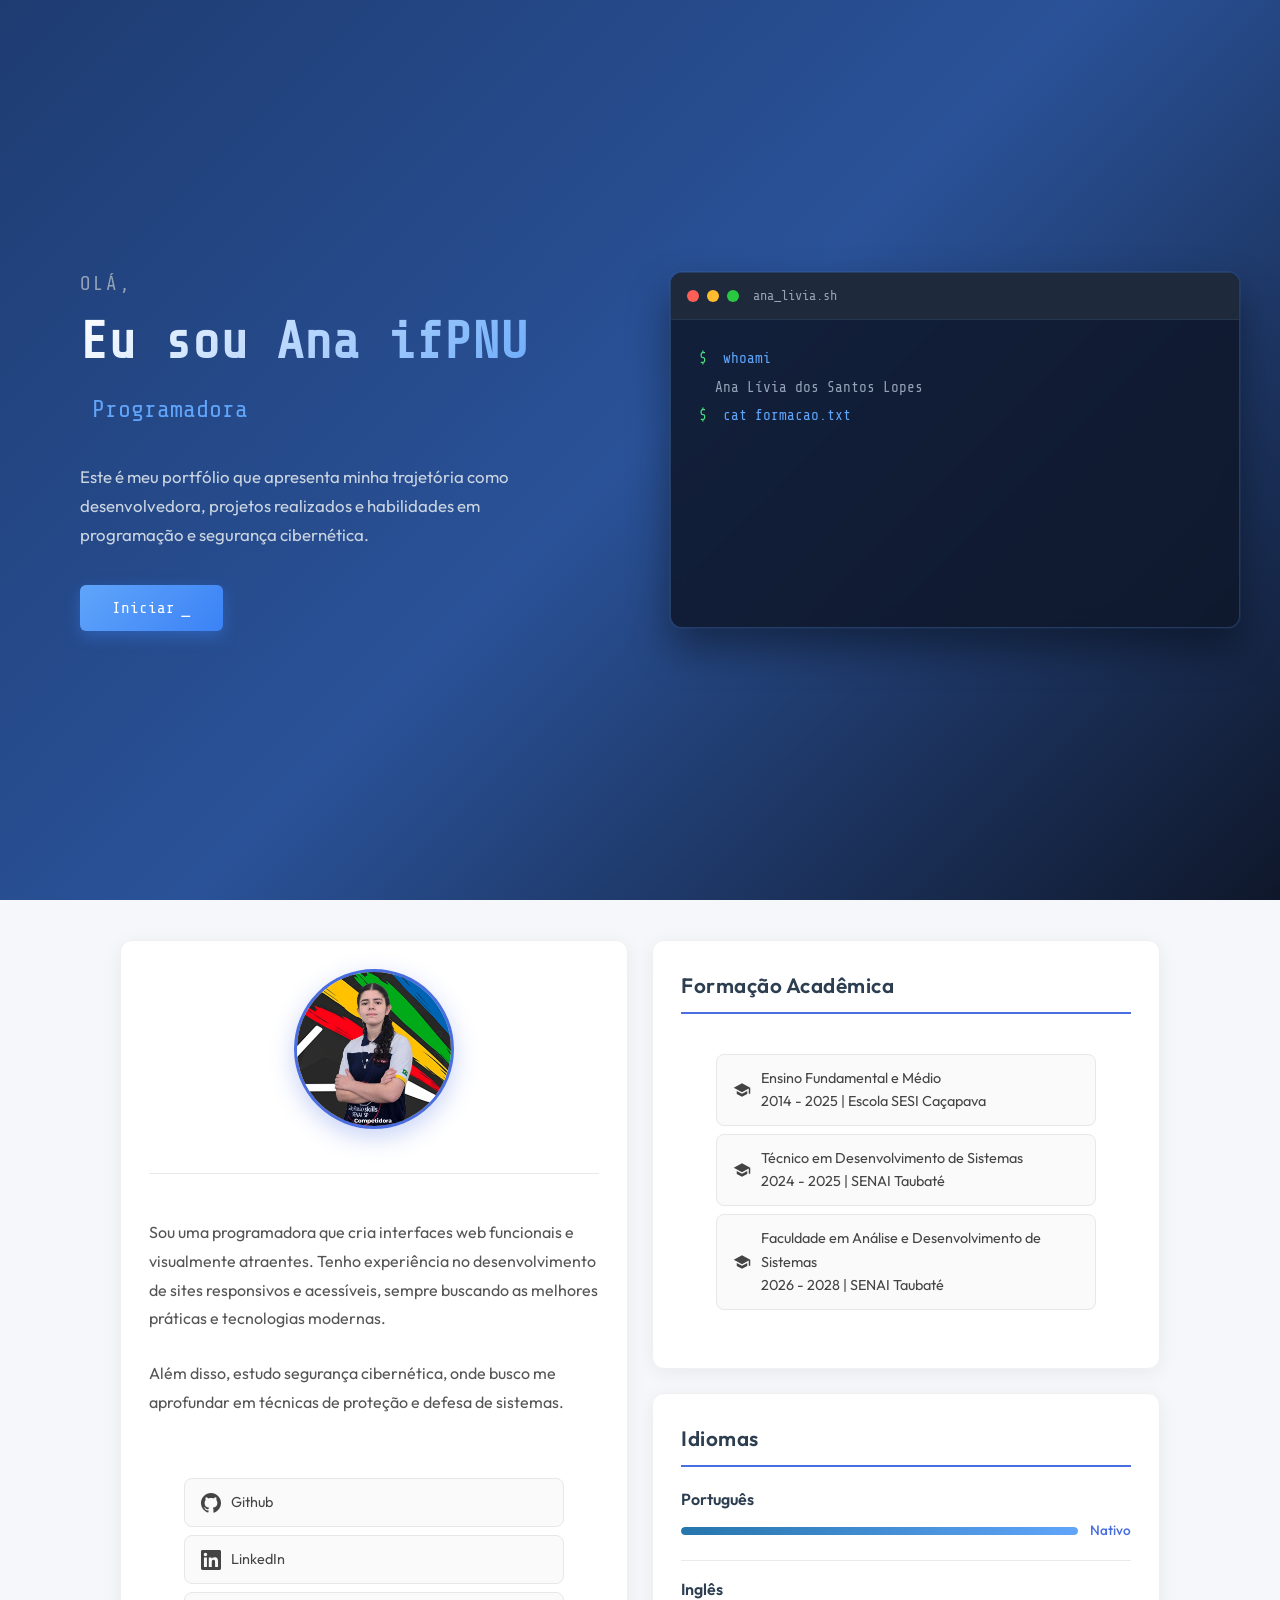
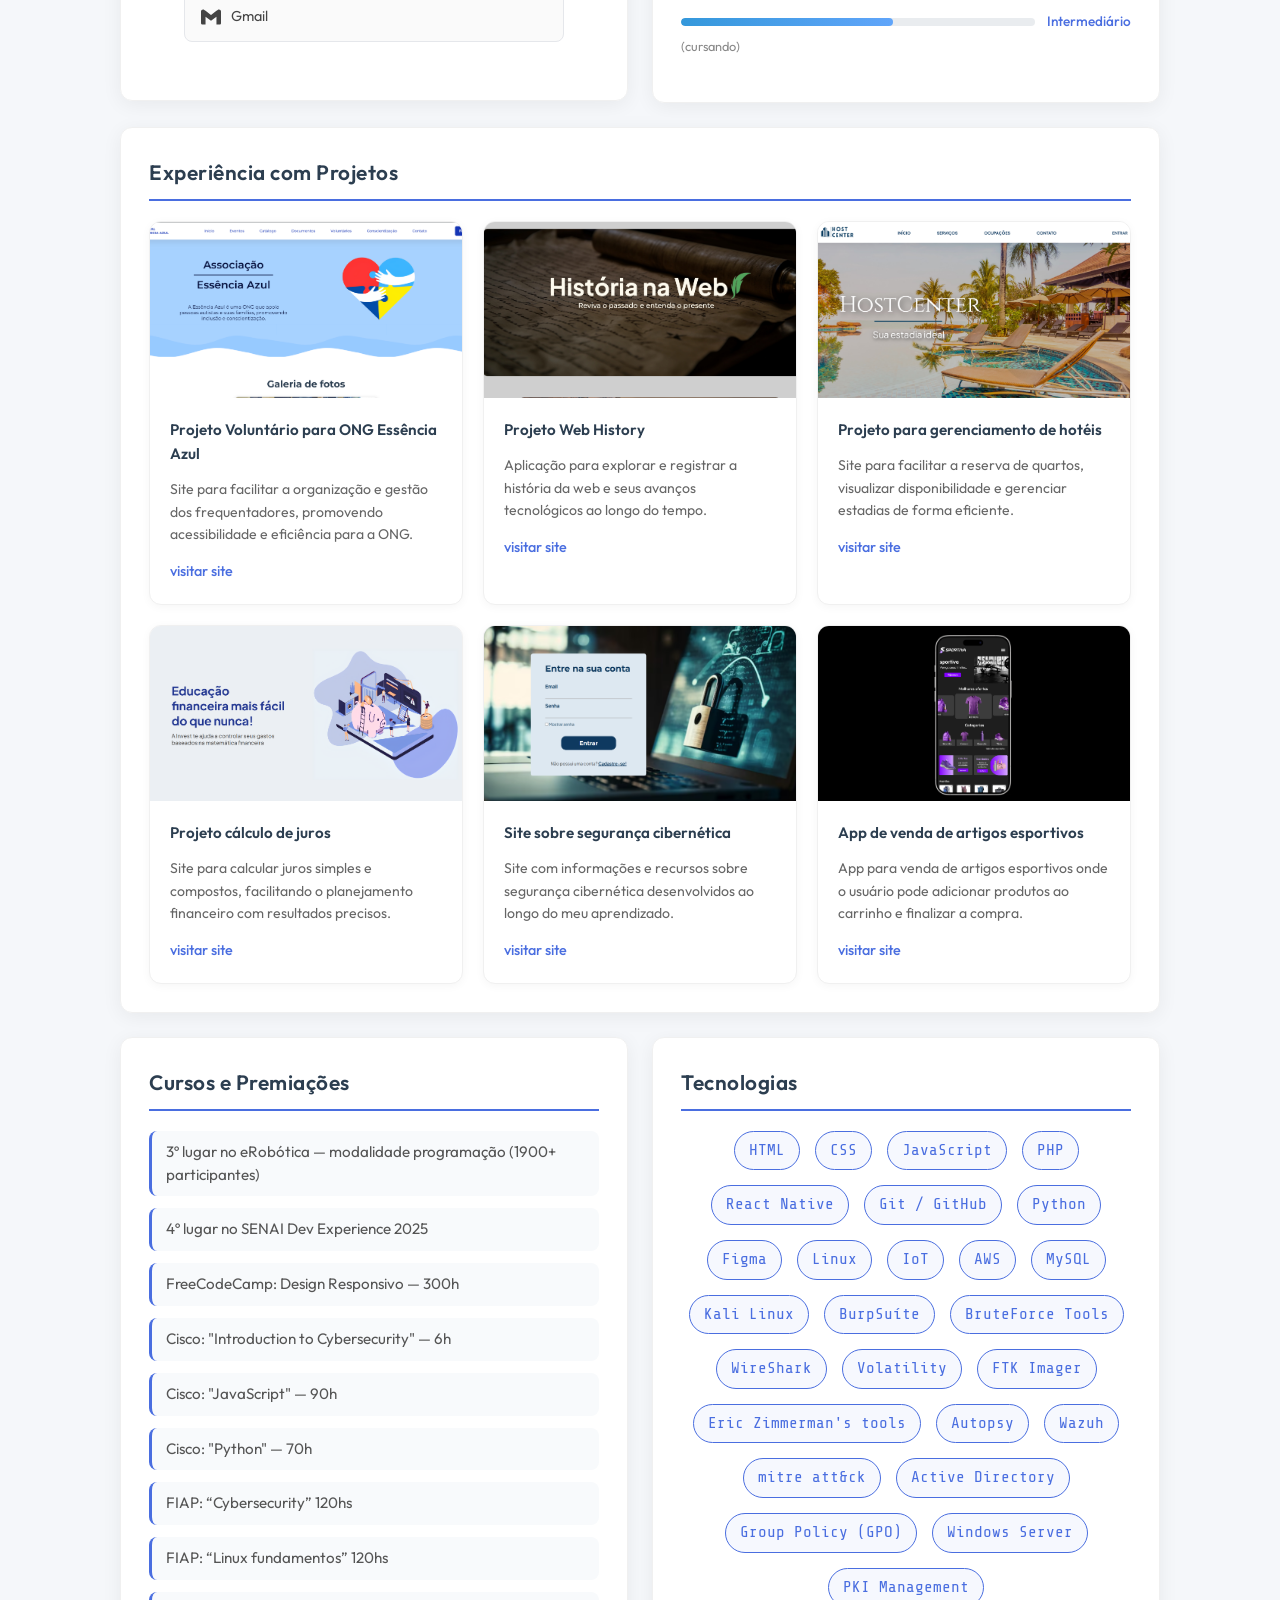
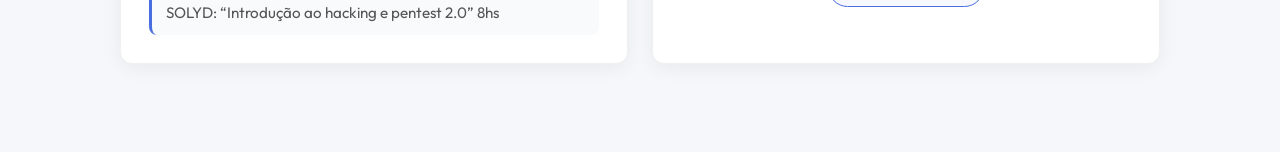
==== commit a6222b94: "2" ====
--- a/index.html
+++ b/index.html
@@ -12,10 +12,8 @@
 
 <body>
 
-    <!-- CANVAS: chuva de código estilo matrix -->
     <canvas id="matrix-canvas"></canvas>
 
-    <!-- BANNER PRINCIPAL -->
     <div class="banner-completo">
         <div class="banner-container">
             <div class="banner-esquerda">
@@ -61,10 +59,8 @@
         </div>
     </div>
 
-    <!-- CONTEÚDO PRINCIPAL -->
     <div class="container">
 
-        <!-- PERFIL + FORMAÇÃO -->
         <div class="info">
             <div class="secao-perfil reveal">
                 <div class="secao">
@@ -145,7 +141,6 @@
             </div>
         </div>
 
-        <!-- PROJETOS -->
         <div class="secao reveal">
             <h2 class="titulo-secao">Experiência com Projetos</h2>
             <section class="articles">
@@ -242,7 +237,6 @@
             </section>
         </div>
 
-        <!-- CURSOS + TECNOLOGIAS -->
         <div class="info">
             <div class="secao reveal">
                 <h2 class="titulo-secao">Cursos e Premiações</h2>
@@ -281,15 +275,21 @@
                     <span class="tech-tag">Volatility</span>
                     <span class="tech-tag">FTK Imager</span>
                     <span class="tech-tag">Eric Zimmerman's tools</span>
+                    <span class="tech-tag">Autopsy</span>
                     <span class="tech-tag">Wazuh</span>
+                    <span class="tech-tag">mitre att&ck</span>
+                    <span class="tech-tag">Active Directory</span>
+                    <span class="tech-tag">Group Policy (GPO)</span>
+                    <span class="tech-tag">Windows Server</span>
+                    <span class="tech-tag">PKI Management</span>
+
                 </div>
             </div>
         </div>
 
-    </div><!-- fim .container -->
+    </div>
 
     <script>
-        /* ── MATRIX CANVAS ── */
         const canvas = document.getElementById('matrix-canvas');
         const ctx = canvas.getContext('2d');
         canvas.width = window.innerWidth;
@@ -317,7 +317,6 @@
         }
         setInterval(drawMatrix, 60);
 
-        /* ── DECRYPT NAME ── */
         const letters = 'ABCDEFGHIJKLMNOPQRSTUVWXYZabcdefghijklmnopqrstuvwxyz';
         function decryptText(el, original, iterations = 0) {
             if (iterations >= original.length * 3) { el.textContent = original; return; }
@@ -331,7 +330,6 @@
         const originalName = decryptEl.textContent;
         setTimeout(() => decryptText(decryptEl, originalName), 400);
 
-        /* ── TERMINAL TYPING ── */
         const termLines = document.querySelectorAll('.terminal-line');
         termLines.forEach((line, i) => {
             line.style.opacity = '0';
@@ -341,7 +339,6 @@
             }, 300 + i * 500);
         });
 
-        /* ── SCROLL REVEAL ── */
         const reveals = document.querySelectorAll('.reveal');
         const observer = new IntersectionObserver((entries) => {
             entries.forEach(entry => {
@@ -353,13 +350,11 @@
         }, { threshold: 0.12 });
         reveals.forEach(el => observer.observe(el));
 
-        /* ── TECH TAG HOVER DECRYPT ── */
         document.querySelectorAll('.tech-tag').forEach(tag => {
             const orig = tag.textContent;
             tag.addEventListener('mouseenter', () => decryptText(tag, orig));
         });
 
-        /* ── PROGRESS BAR ANIMATE ON SCROLL ── */
         const barObserver = new IntersectionObserver((entries) => {
             entries.forEach(entry => {
                 if (entry.isIntersecting) {
--- a/style.css
+++ b/style.css
@@ -1,4 +1,3 @@
-/* ── RESET & BASE ── */
 *, *::before, *::after {
     margin: 0;
     padding: 0;
@@ -26,7 +25,6 @@
     font-family: 'Outfit', 'Segoe UI', Tahoma, Geneva, Verdana, sans-serif;
 }
 
-/* ── MATRIX CANVAS ── */
 #matrix-canvas {
     position: fixed;
     top: 0; left: 0;
@@ -36,7 +34,6 @@
     opacity: 1;
 }
 
-/* ── BANNER ── */
 .banner-completo {
     width: 100%;
     min-height: 100vh;
@@ -63,7 +60,6 @@
 
 .banner-esquerda { padding: 40px; }
 
-/* ── SAUDAÇÃO COM GLITCH ── */
 .saudacao {
     font-size: 1.2rem;
     color: var(--texto-fraco);
@@ -88,7 +84,6 @@
     96% { text-shadow: none; transform: none; }
 }
 
-/* ── NOME PRINCIPAL ── */
 .nome-principal {
     font-size: 3.2rem;
     font-weight: 700;
@@ -106,7 +101,6 @@
     font-family: 'Share Tech Mono', monospace;
 }
 
-/* ── ANIMAÇÃO DE PROFISSÃO ── */
 .animation {
     height: 50px;
     overflow: hidden;
@@ -136,7 +130,6 @@
     90%, 100% { margin-top: 0; }
 }
 
-/* ── DESCRIÇÃO ── */
 .descricao {
     color: #cbd5e1;
     font-size: 1.05rem;
@@ -146,7 +139,7 @@
     animation: fadeSlideUp 0.8s ease 0.5s both;
 }
 
-/* ── BOTÃO ── */
+
 .botao-contato {
     display: inline-flex;
     align-items: center;
@@ -177,7 +170,6 @@
 
 @keyframes blink { 0%, 100% { opacity: 1; } 50% { opacity: 0; } }
 
-/* ── TERMINAL ── */
 .banner-direita {
     background: rgba(15, 23, 42, 0.85);
     backdrop-filter: blur(10px);
@@ -243,7 +235,6 @@
     color: var(--azul);
 }
 
-/* ── CONTAINER PRINCIPAL ── */
 .container {
     max-width: 1100px;
     margin: 0 auto;
@@ -252,7 +243,6 @@
     z-index: 1;
 }
 
-/* ── SCROLL REVEAL ── */
 .reveal {
     opacity: 0;
     transform: translateY(30px);
@@ -263,7 +253,6 @@
     transform: translateY(0);
 }
 
-/* ── GRID INFO ── */
 .info {
     display: grid;
     grid-template-columns: 1fr 1fr;
@@ -276,7 +265,6 @@
     flex-direction: column; 
 }
 
-/* ── SEÇÃO ── */
 .secao {
     background-color: white;
     border-radius: 12px;
@@ -300,7 +288,6 @@
     letter-spacing: 0.5px;
 }
 
-/* ── AVATAR ── */
 #avatar {
     width: 160px;
     height: 160px;
@@ -316,7 +303,6 @@
 
 .sobre-mim { color: #555; line-height: 1.8; }
 
-/* ── CONTATO / ÍCONES ── */
 .contato { 
     display: flex; 
     flex-direction: column; 
@@ -353,7 +339,6 @@
 }
 .icone svg { flex-shrink: 0; }
 
-/* ── IDIOMAS ── */
 .secao-idiomas {
     background: white;
     border-radius: 12px;
@@ -398,7 +383,6 @@
     margin: 44px 0;
 }
 
-/* ── ARTIGOS / PROJETOS ── */
 .articles {
     display: grid;
     max-width: 100%;
@@ -469,7 +453,6 @@
 
 article p { color: #666; font-size: 0.88rem; line-height: 1.6; margin-bottom: 12px; }
 
-/* ── CONQUISTAS ── */
 .lista-conquistas {
     list-style: none;
     display: flex;
@@ -498,7 +481,6 @@
 
 .conquista-icon { font-size: 1.1rem; flex-shrink: 0; }
 
-/* ── TECH TAGS ── */
 .tech-grid {
     display: flex;
     flex-wrap: wrap;
@@ -528,13 +510,11 @@
     box-shadow: 0 4px 12px rgba(74,110,224,0.3);
 }
 
-/* ── ANIMAÇÕES GERAIS ── */
 @keyframes fadeSlideUp {
     from { opacity: 0; transform: translateY(20px); }
     to   { opacity: 1; transform: translateY(0); }
 }
 
-/* ── RESPONSIVO ── */
 @media (max-width: 968px) {
     .banner-container {
         grid-template-columns: 1fr;
